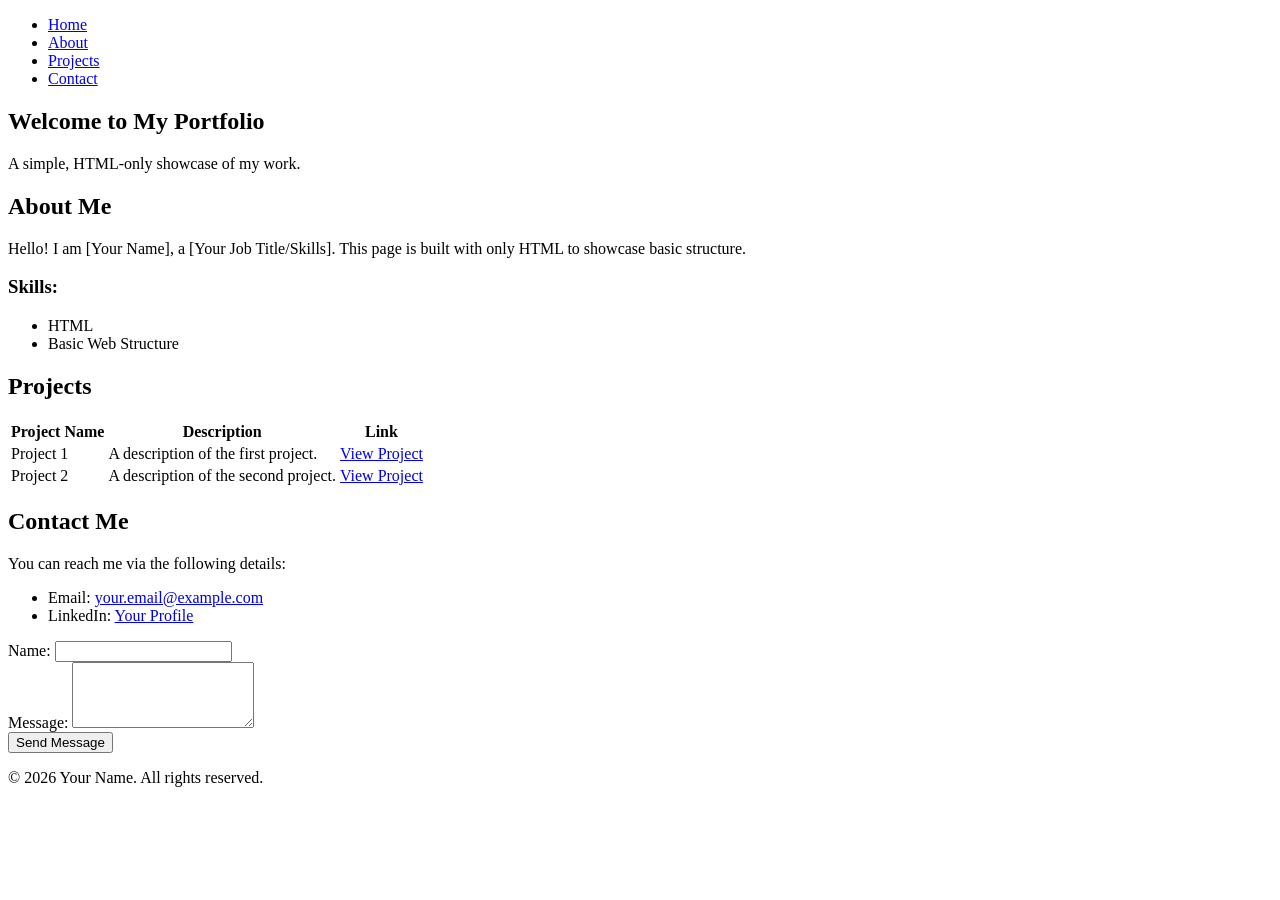
==== index.html @ c00c2dd1 "Move website files to root for GitHub Pages" ====
<!DOCTYPE html>
<html lang="en">
<head>
    <meta charset="UTF-8">
    <meta name="viewport" content="width=device-width, initial-scale=1.0">
    <title>Your Name - Portfolio</title>
</head>
<body>

    <!-- Navigation Section -->
    <nav>
        <ul>
            <li><a href="#home">Home</a></li>
            <li><a href="#about">About</a></li>
            <li><a href="#projects">Projects</a></li>
            <li><a href="#contact">Contact</a></li>
        </ul>
    </nav>

    <!-- Home Section -->
    <section id="home">
        <h1>Welcome to My Portfolio</h1>
        <p>A simple, HTML-only showcase of my work.</p>
    </section>

    <!-- About Section -->
    <section id="about">
        <h2>About Me</h2>
        <p>
            Hello! I am [Your Name], a [Your Job Title/Skills].
            This page is built with only HTML to showcase basic structure.
        </p>
        <h3>Skills:</h3>
        <ul>
            <li>HTML</li>
            <li>Basic Web Structure</li>
        </ul>
    </section>

    <!-- Projects Section -->
    <section id="projects">
        <h2>Projects</h2>
        <table>
            <thead>
                <tr>
                    <th>Project Name</th>
                    <th>Description</th>
                    <th>Link</th>
                </tr>
            </thead>
            <tbody>
                <tr>
                    <td>Project 1</td>
                    <td>A description of the first project.</td>
                    <td><a href="http://example.com">View Project</a></td>
                </tr>
                <tr>
                    <td>Project 2</td>
                    <td>A description of the second project.</td>
                    <td><a href="http://example.com">View Project</a></td>
                </tr>
            </tbody>
        </table>
    </section>

    <!-- Contact Section -->
    <section id="contact">
        <h2>Contact Me</h2>
        <p>You can reach me via the following details:</p>
        <ul>
            <li>Email: <a href="mailto:your.email@example.com">your.email@example.com</a></li>
            <li>LinkedIn: <a href="http://linkedin.com">Your Profile</a></li>
        </ul>
        <form action="#" method="post">
            <label for="name">Name:</label>
            <input type="text" id="name" name="name">
            <br>
            <label for="message">Message:</label>
            <textarea id="message" name="message" rows="4"></textarea>
            <br>
            <input type="submit" value="Send Message">
        </form>
    </section>

    <!-- Footer Section -->
    <footer>
        <p>&copy; 2026 Your Name. All rights reserved.</p>
    </footer>

</body>
</html>
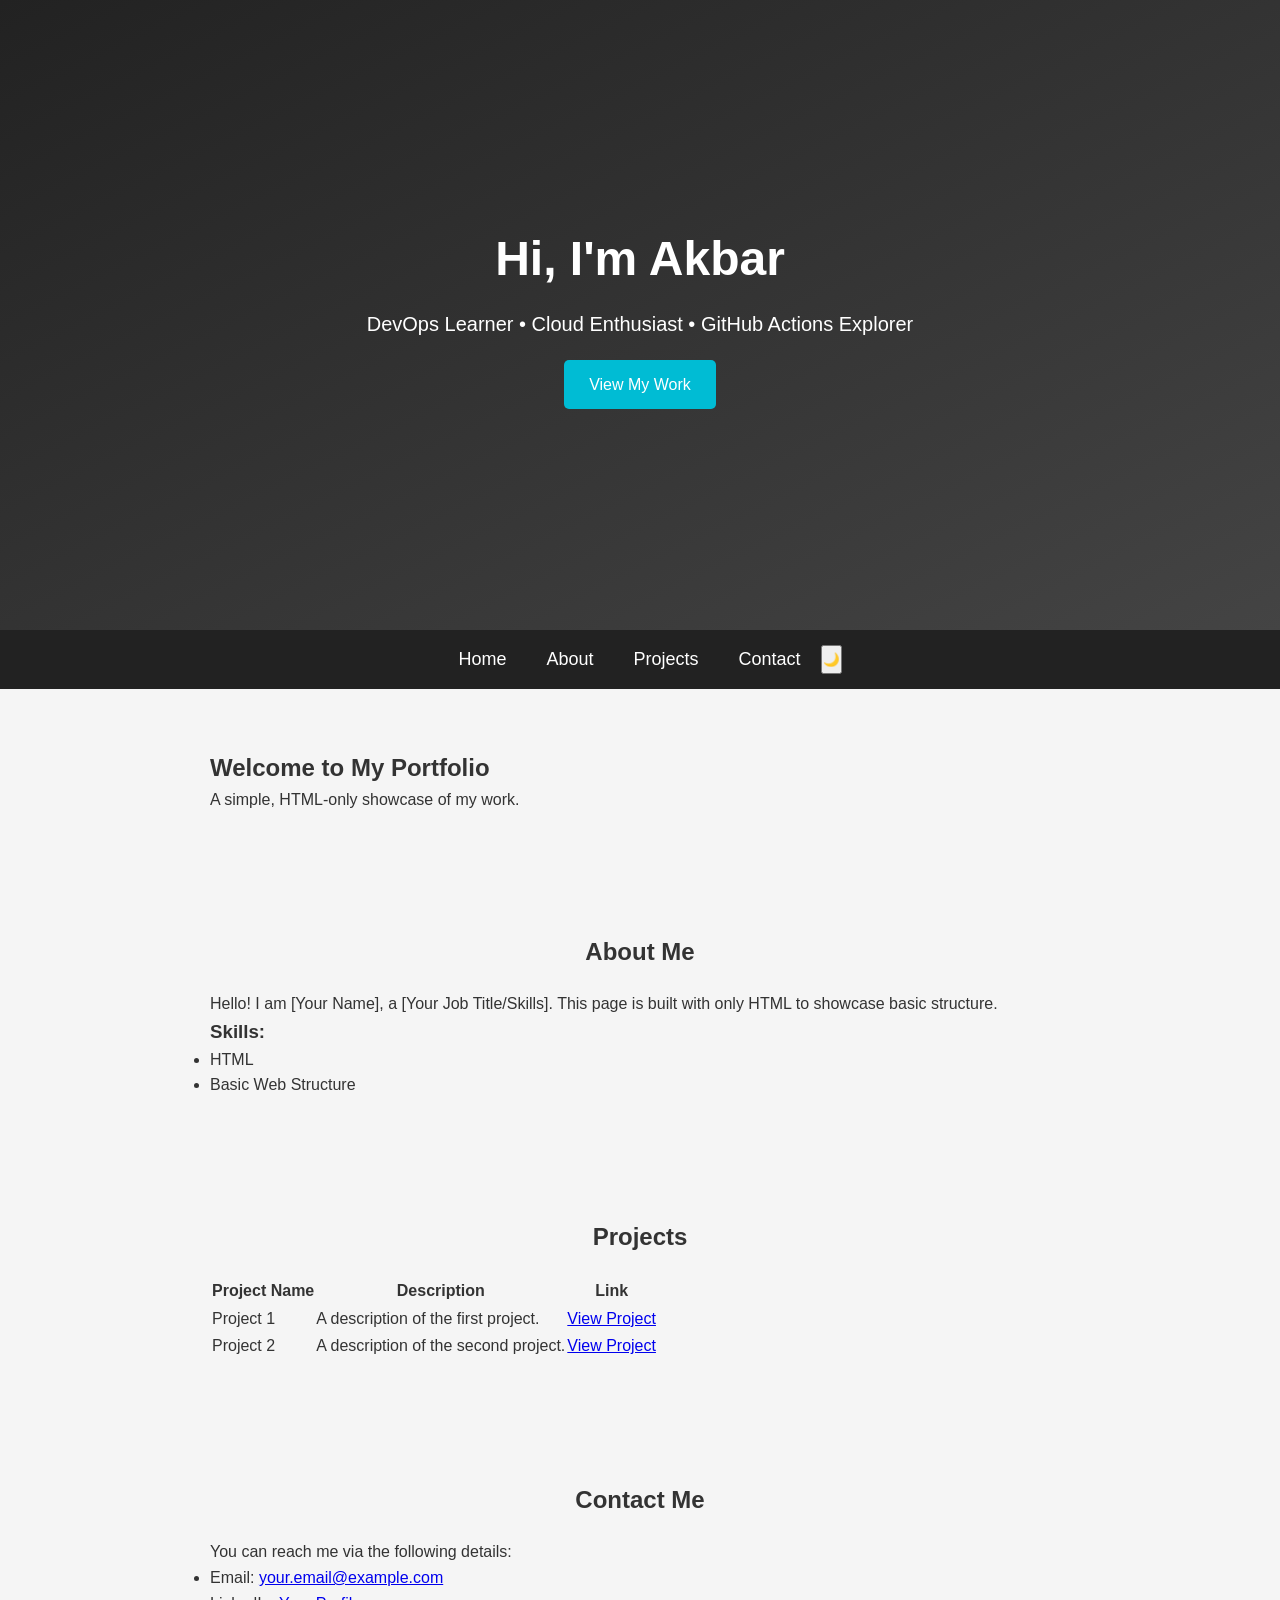
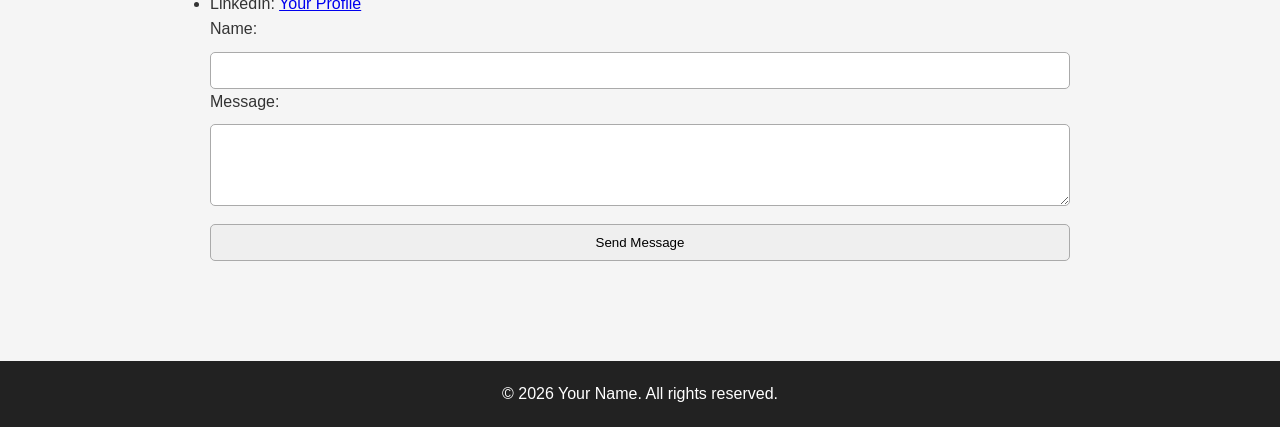
==== commit e1dd8ada: "Add clean + modern portfolio design" ====
--- a/index.html
+++ b/index.html
@@ -4,9 +4,14 @@
     <meta charset="UTF-8">
     <meta name="viewport" content="width=device-width, initial-scale=1.0">
     <title>Your Name - Portfolio</title>
+    <link rel="stylesheet" href="style.css">
 </head>
 <body>
-
+<header class="hero">
+    <h1>Hi, I'm Akbar</h1>
+    <p>DevOps Learner • Cloud Enthusiast • GitHub Actions Explorer</p>
+    <a href="#projects" class="btn">View My Work</a>
+</header>
     <!-- Navigation Section -->
     <nav>
         <ul>
@@ -14,6 +19,8 @@
             <li><a href="#about">About</a></li>
             <li><a href="#projects">Projects</a></li>
             <li><a href="#contact">Contact</a></li>
+            <button id="darkToggle">🌙</button>
+            <script src="script.js"></script>
         </ul>
     </nav>
 
--- a/style.css
+++ b/style.css
@@ -0,0 +1,139 @@
+/* Reset */
+* {
+    margin: 0;
+    padding: 0;
+    box-sizing: border-box;
+    font-family: Arial, Helvetica, sans-serif;
+}
+
+/* Body */
+body {
+    background: #f5f5f5;
+    color: #333;
+    line-height: 1.6;
+}
+
+/* Hero Section */
+.hero {
+    height: 70vh;
+    background: linear-gradient(to bottom right, #222, #444);
+    color: white;
+    display: flex;
+    flex-direction: column;
+    justify-content: center;
+    align-items: center;
+    text-align: center;
+}
+
+.hero h1 {
+    font-size: 48px;
+    margin-bottom: 10px;
+}
+
+.hero p {
+    font-size: 20px;
+    margin-bottom: 20px;
+}
+
+.hero .btn {
+    padding: 12px 25px;
+    background: #00bcd4;
+    color: white;
+    text-decoration: none;
+    border-radius: 5px;
+    transition: 0.3s;
+}
+
+.hero .btn:hover {
+    background: #0097a7;
+}
+
+/* Navigation */
+nav {
+    background: #222;
+    padding: 15px 0;
+}
+
+nav ul {
+    display: flex;
+    justify-content: center;
+    list-style: none;
+}
+
+nav ul li {
+    margin: 0 20px;
+}
+
+nav ul li a {
+    color: #fff;
+    text-decoration: none;
+    font-size: 18px;
+    transition: 0.3s;
+}
+
+nav ul li a:hover {
+    color: #00bcd4;
+}
+
+/* Sections */
+section {
+    padding: 60px 20px;
+    max-width: 900px;
+    margin: auto;
+}
+
+section h2 {
+    text-align: center;
+    margin-bottom: 20px;
+}
+
+/* Project Grid */
+.project-grid {
+    display: grid;
+    grid-template-columns: repeat(auto-fit, minmax(250px, 1fr));
+    gap: 20px;
+}
+
+.card {
+    background: white;
+    padding: 20px;
+    border-radius: 10px;
+    box-shadow: 0 2px 5px rgba(0,0,0,0.1);
+}
+
+.card a {
+    color: #00bcd4;
+    text-decoration: none;
+}
+
+/* Contact Form */
+form input, form textarea {
+    width: 100%;
+    padding: 10px;
+    margin-top: 10px;
+    border: 1px solid #aaa;
+    border-radius: 5px;
+}
+
+form button {
+    margin-top: 10px;
+    padding: 12px;
+    background: #222;
+    color: white;
+    border: none;
+    cursor: pointer;
+    transition: 0.3s;
+}
+
+form button:hover {
+    background: #00bcd4;
+}
+
+/* Footer */
+footer {
+    text-align: center;
+    padding: 20px;
+    background: #222;
+    color: white;
+    margin-top: 40px;
+}
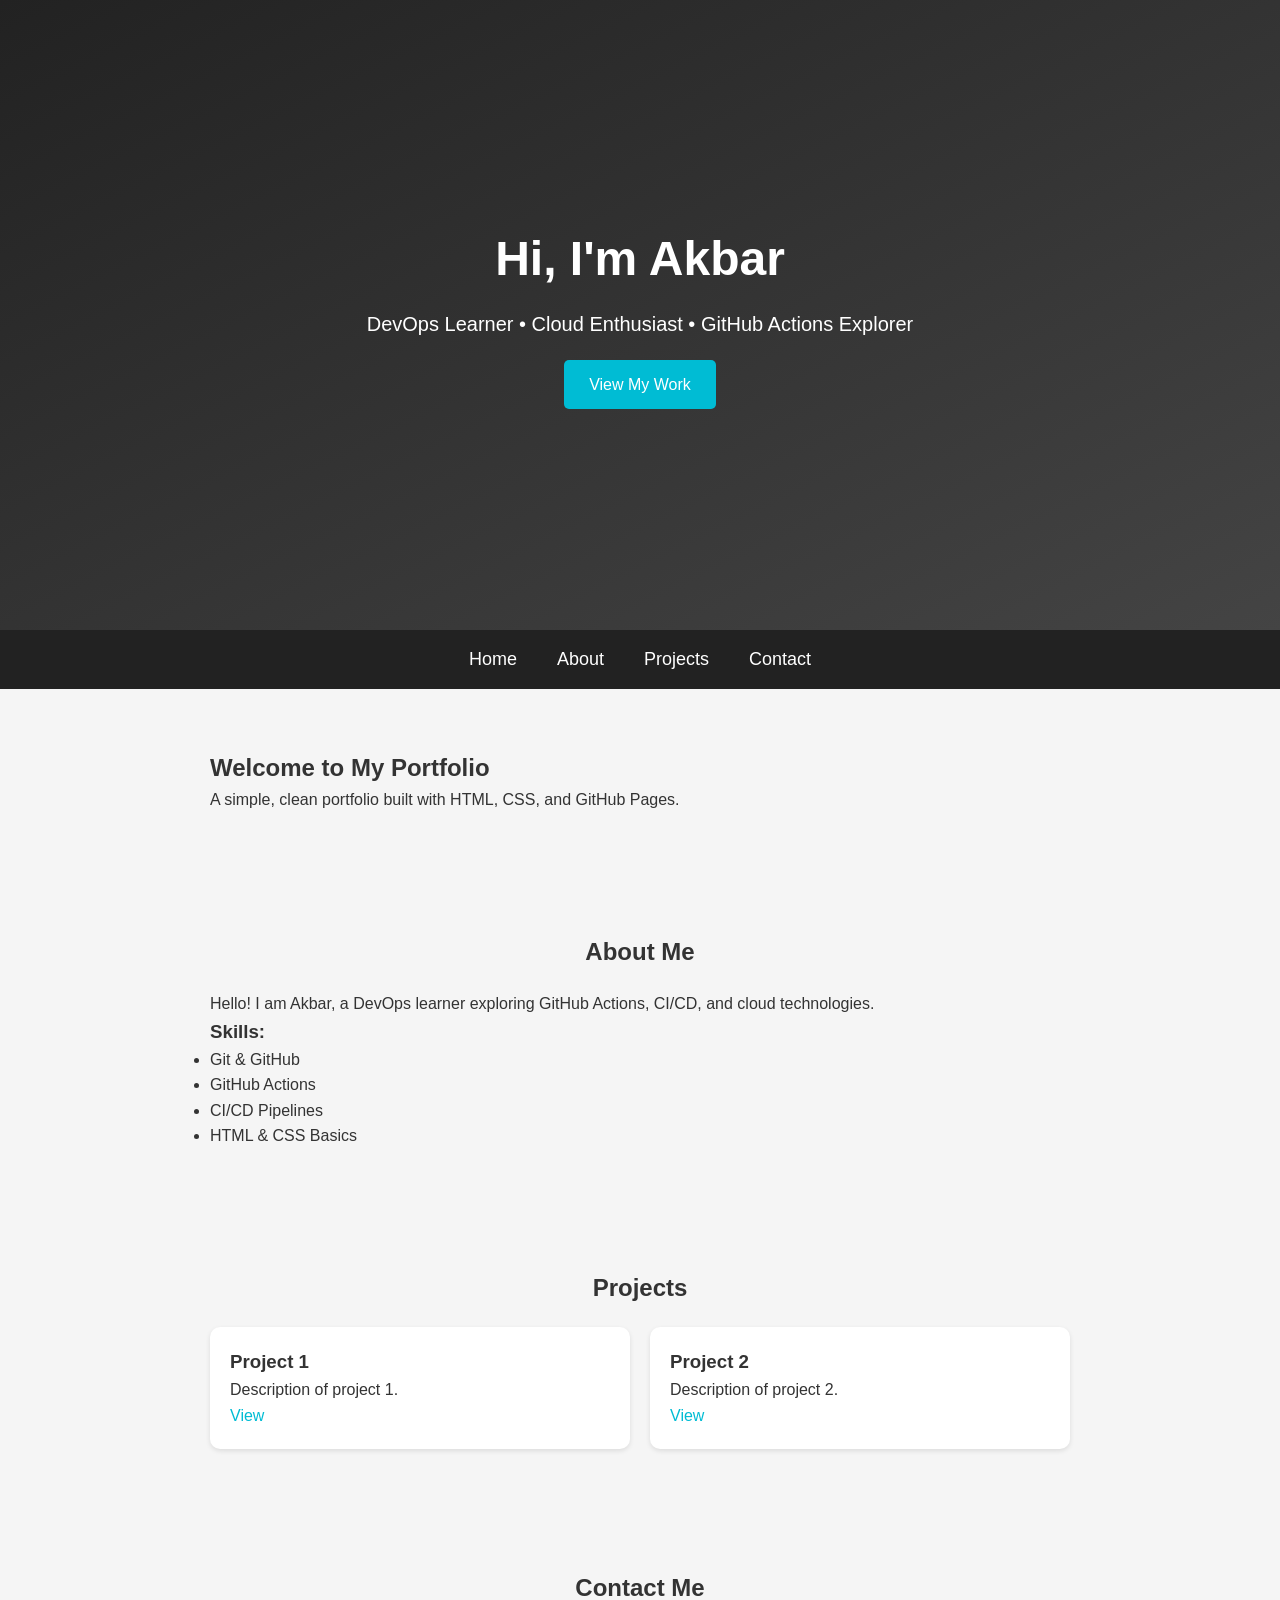
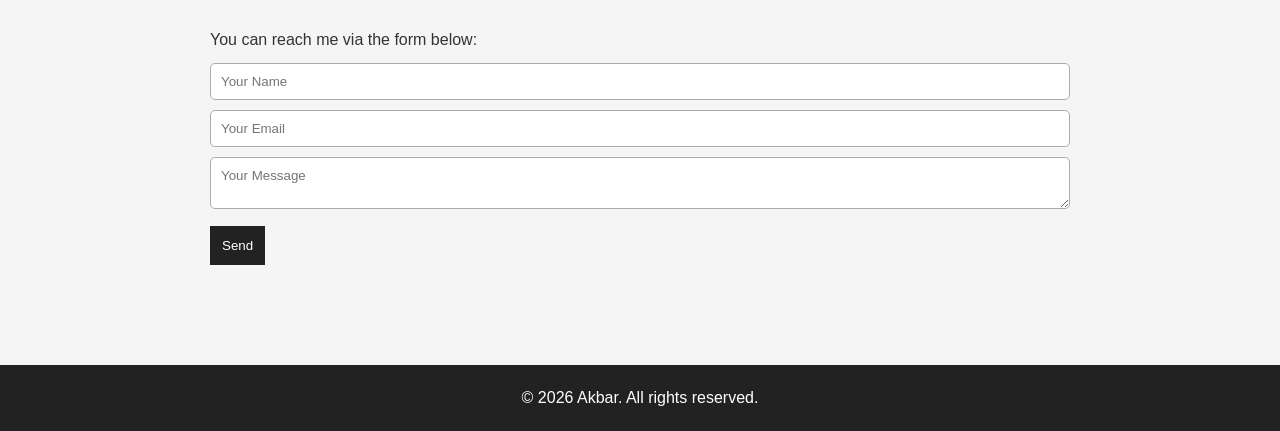
==== commit ba2db24a: "Add clean + modern portfolio design 2" ====
--- a/index.html
+++ b/index.html
@@ -3,96 +3,87 @@
 <head>
     <meta charset="UTF-8">
     <meta name="viewport" content="width=device-width, initial-scale=1.0">
-    <title>Your Name - Portfolio</title>
+    <title>Akbar - Portfolio</title>
+
+    <!-- Link CSS -->
     <link rel="stylesheet" href="style.css">
 </head>
 <body>
-<header class="hero">
-    <h1>Hi, I'm Akbar</h1>
-    <p>DevOps Learner • Cloud Enthusiast • GitHub Actions Explorer</p>
-    <a href="#projects" class="btn">View My Work</a>
-</header>
-    <!-- Navigation Section -->
+
+    <!-- Hero Section -->
+    <header class="hero">
+        <h1>Hi, I'm Akbar</h1>
+        <p>DevOps Learner • Cloud Enthusiast • GitHub Actions Explorer</p>
+        <a href="#projects" class="btn">View My Work</a>
+    </header>
+
+    <!-- Navigation -->
     <nav>
         <ul>
             <li><a href="#home">Home</a></li>
             <li><a href="#about">About</a></li>
             <li><a href="#projects">Projects</a></li>
             <li><a href="#contact">Contact</a></li>
-            <button id="darkToggle">🌙</button>
-            <script src="script.js"></script>
         </ul>
     </nav>
 
     <!-- Home Section -->
     <section id="home">
         <h1>Welcome to My Portfolio</h1>
-        <p>A simple, HTML-only showcase of my work.</p>
+        <p>A simple, clean portfolio built with HTML, CSS, and GitHub Pages.</p>
     </section>
 
     <!-- About Section -->
     <section id="about">
         <h2>About Me</h2>
         <p>
-            Hello! I am [Your Name], a [Your Job Title/Skills].
-            This page is built with only HTML to showcase basic structure.
+            Hello! I am Akbar, a DevOps learner exploring GitHub Actions, CI/CD, and cloud technologies.
         </p>
         <h3>Skills:</h3>
         <ul>
-            <li>HTML</li>
-            <li>Basic Web Structure</li>
+            <li>Git & GitHub</li>
+            <li>GitHub Actions</li>
+            <li>CI/CD Pipelines</li>
+            <li>HTML & CSS Basics</li>
         </ul>
     </section>
 
     <!-- Projects Section -->
     <section id="projects">
         <h2>Projects</h2>
-        <table>
-            <thead>
-                <tr>
-                    <th>Project Name</th>
-                    <th>Description</th>
-                    <th>Link</th>
-                </tr>
-            </thead>
-            <tbody>
-                <tr>
-                    <td>Project 1</td>
-                    <td>A description of the first project.</td>
-                    <td><a href="http://example.com">View Project</a></td>
-                </tr>
-                <tr>
-                    <td>Project 2</td>
-                    <td>A description of the second project.</td>
-                    <td><a href="http://example.com">View Project</a></td>
-                </tr>
-            </tbody>
-        </table>
+
+        <div class="project-grid">
+            <div class="card">
+                <h3>Project 1</h3>
+                <p>Description of project 1.</p>
+                <a href="#">View</a>
+            </div>
+
+            <div class="card">
+                <h3>Project 2</h3>
+                <p>Description of project 2.</p>
+                <a href="#">View</a>
+            </div>
+        </div>
     </section>
 
     <!-- Contact Section -->
     <section id="contact">
         <h2>Contact Me</h2>
-        <p>You can reach me via the following details:</p>
-        <ul>
-            <li>Email: <a href="mailto:your.email@example.com">your.email@example.com</a></li>
-            <li>LinkedIn: <a href="http://linkedin.com">Your Profile</a></li>
-        </ul>
-        <form action="#" method="post">
-            <label for="name">Name:</label>
-            <input type="text" id="name" name="name">
-            <br>
-            <label for="message">Message:</label>
-            <textarea id="message" name="message" rows="4"></textarea>
-            <br>
-            <input type="submit" value="Send Message">
+        <p>You can reach me via the form below:</p>
+
+        <form action="https://formspree.io/f/your-id" method="POST">
+            <input type="text" name="name" placeholder="Your Name">
+            <input type="email" name="_replyto" placeholder="Your Email">
+            <textarea name="message" placeholder="Your Message"></textarea>
+            <button type="submit">Send</button>
         </form>
     </section>
 
-    <!-- Footer Section -->
+    <!-- Footer -->
     <footer>
-        <p>&copy; 2026 Your Name. All rights reserved.</p>
+        <p>&copy; 2026 Akbar. All rights reserved.</p>
     </footer>
 
 </body>
-</html>
+</html>
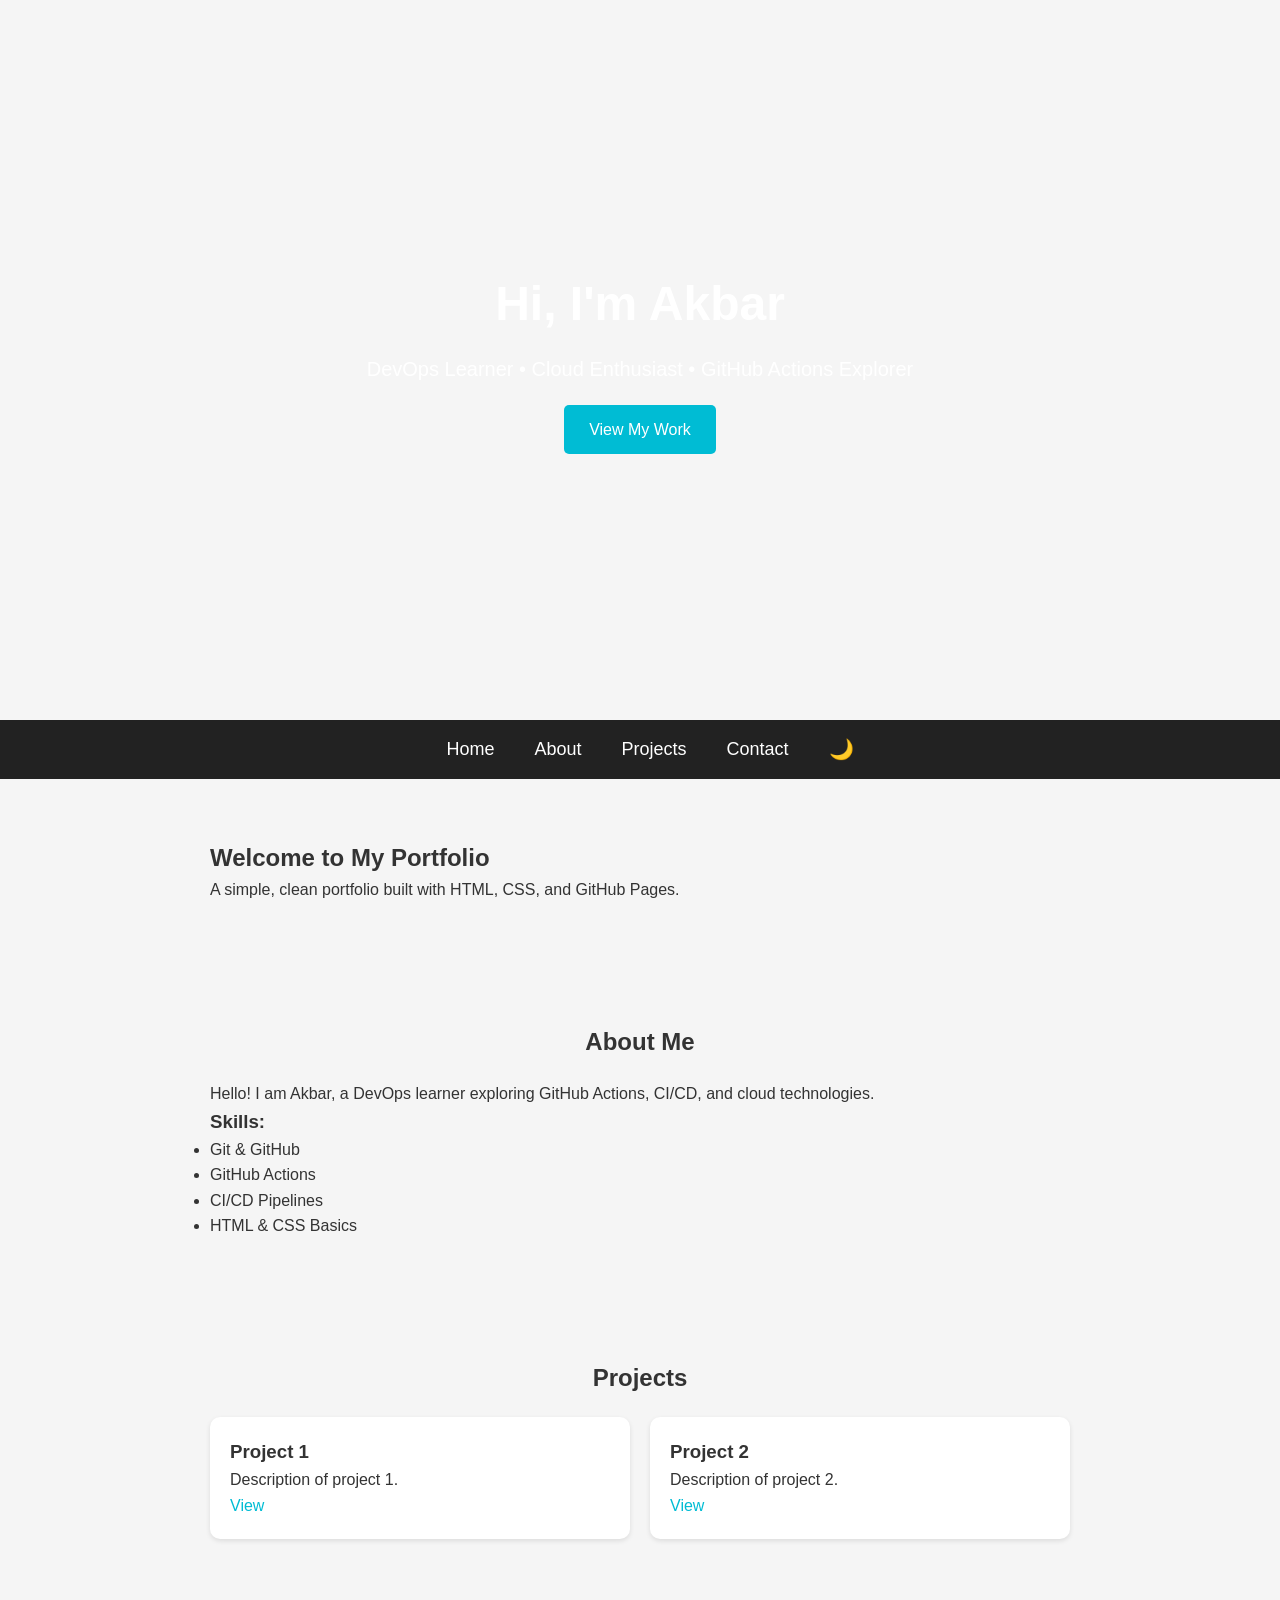
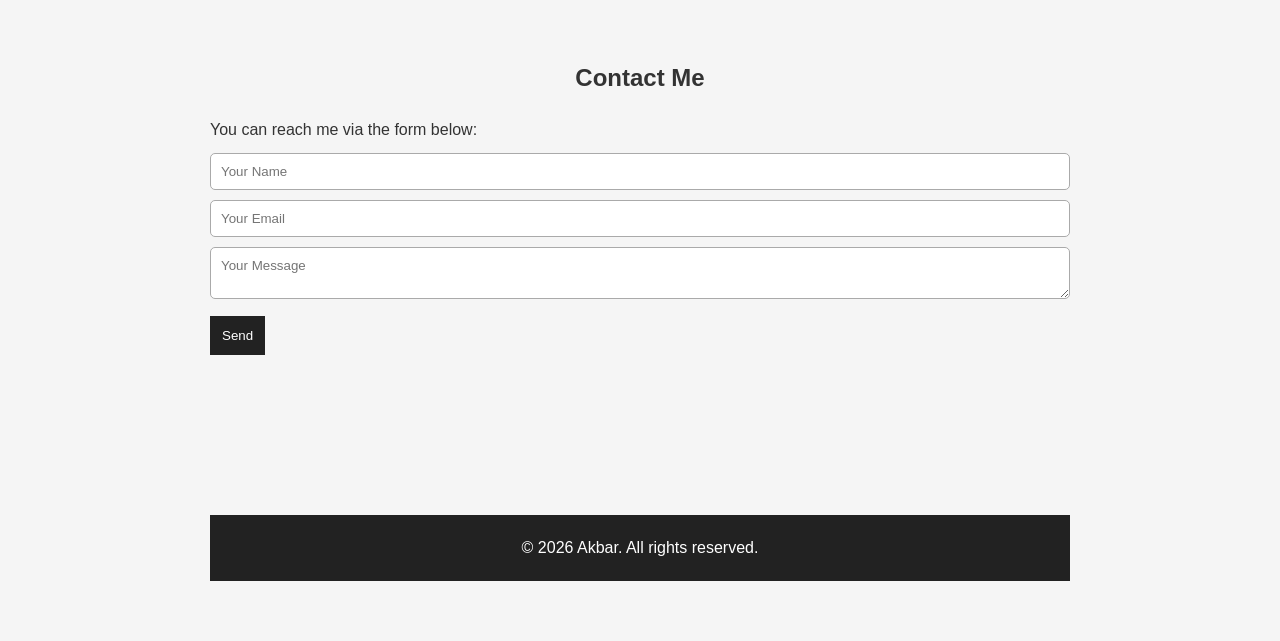
==== commit 5df87f0a: "Add clean + modern portfolio design" ====
--- a/index.html
+++ b/index.html
@@ -24,6 +24,7 @@
             <li><a href="#about">About</a></li>
             <li><a href="#projects">Projects</a></li>
             <li><a href="#contact">Contact</a></li>
+            <button id="darkToggle">🌙</button>
         </ul>
     </nav>
 
@@ -79,11 +80,11 @@
             <button type="submit">Send</button>
         </form>
     </section>
-
+    <section id="about" class="fade-in">
     <!-- Footer -->
     <footer>
         <p>&copy; 2026 Akbar. All rights reserved.</p>
     </footer>
-
+<script src="script.js"></script>
 </body>
 </html>
--- a/style.css
+++ b/style.css
@@ -136,4 +136,56 @@
     background: #222;
     color: white;
     margin-top: 40px;
+}
+#darkToggle {
+    background: none;
+    border: none;
+    color: white;
+    font-size: 20px;
+    cursor: pointer;
+    margin-left: 20px;
+}
+body.dark {
+    background: #111;
+    color: #eee;
+}
+
+body.dark nav {
+    background: #000;
+}
+
+body.dark .card {
+    background: #222;
+    color: #eee;
+}
+
+body.dark footer {
+    background: #000;
+}
+.fade-in {
+    opacity: 0;
+    transform: translateY(20px);
+    animation: fadeIn 1s forwards;
+}
+
+@keyframes fadeIn {
+    to {
+        opacity: 1;
+        transform: translateY(0);
+    }
+}
+.hero {
+    height: 80vh;
+    background: url('https://images.unsplash.com/photo-1522199710521-72d69614c702') center/cover no-repeat;
+    display: flex;
+    justify-content: center;
+    align-items: center;
+    text-align: center;
+}
+
+.hero-content {
+    background: rgba(0,0,0,0.6);
+    padding: 40px;
+    border-radius: 10px;
+    color: white;
 }
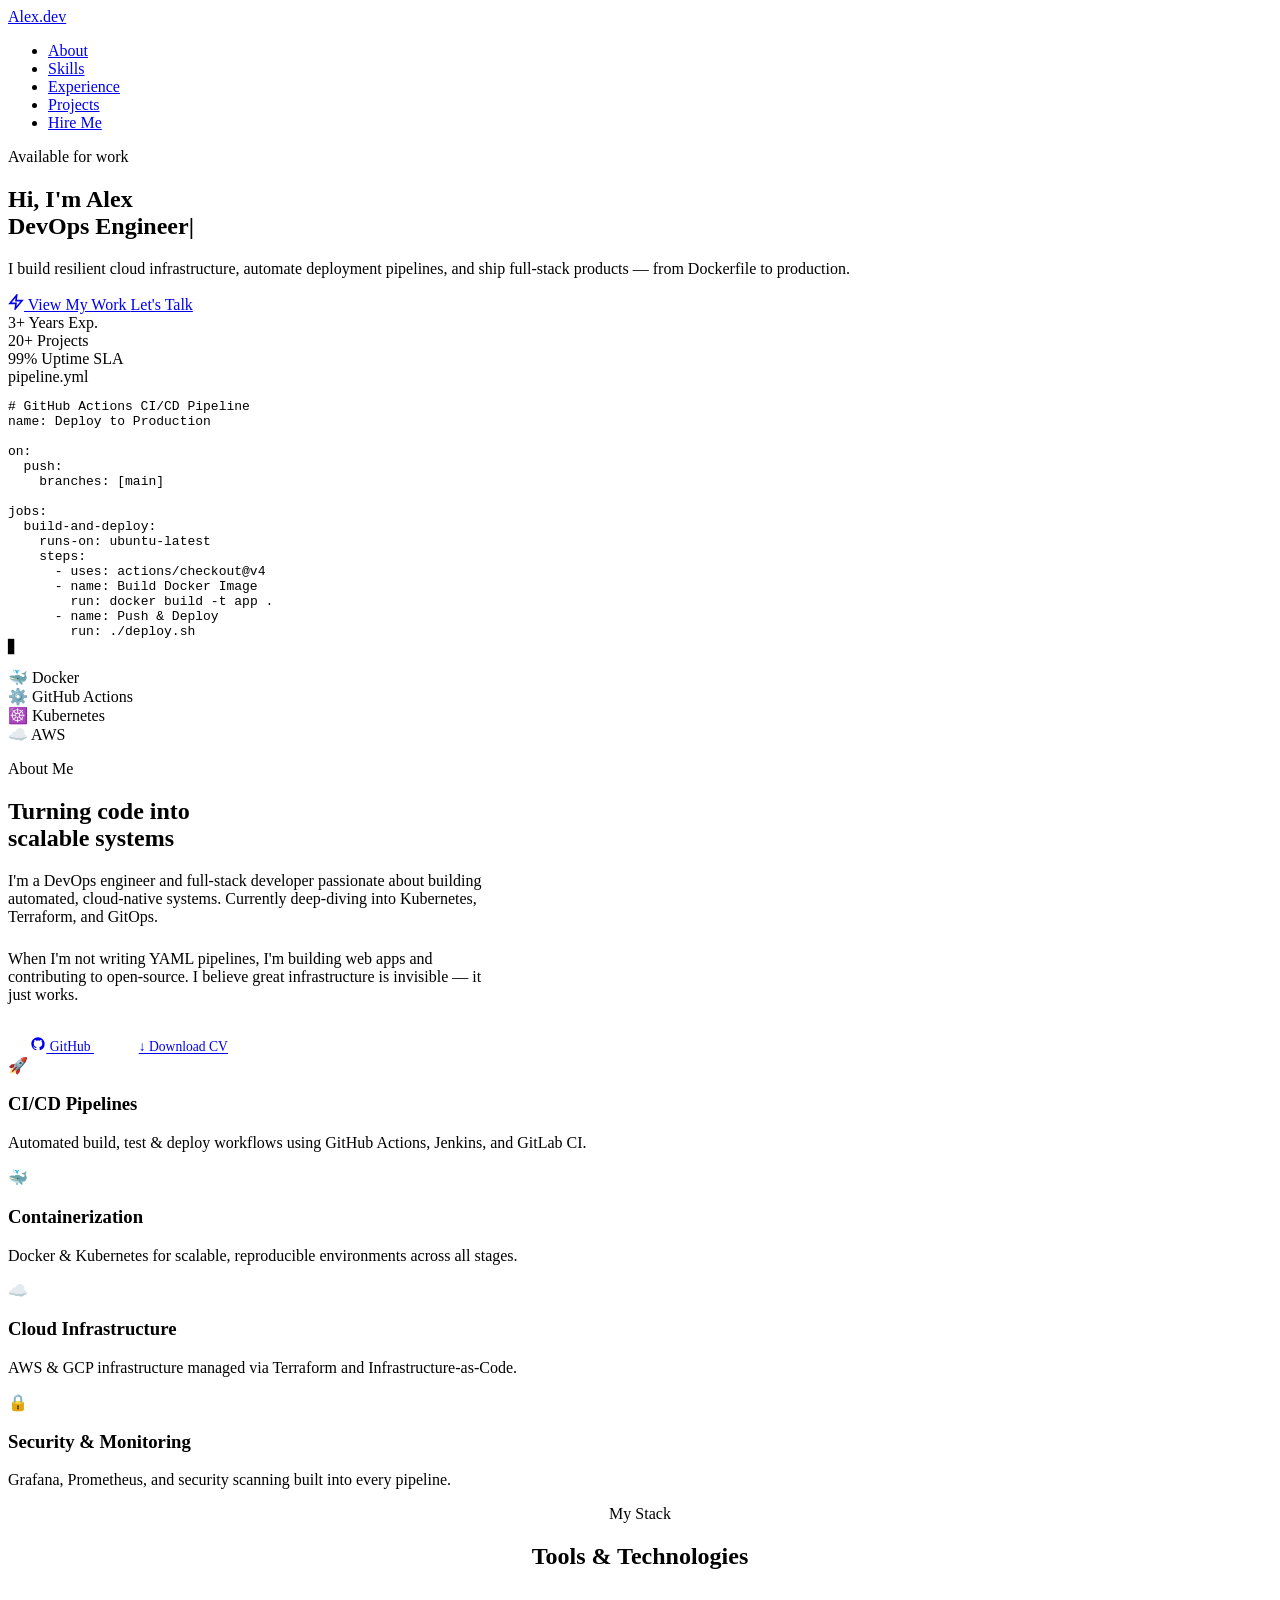
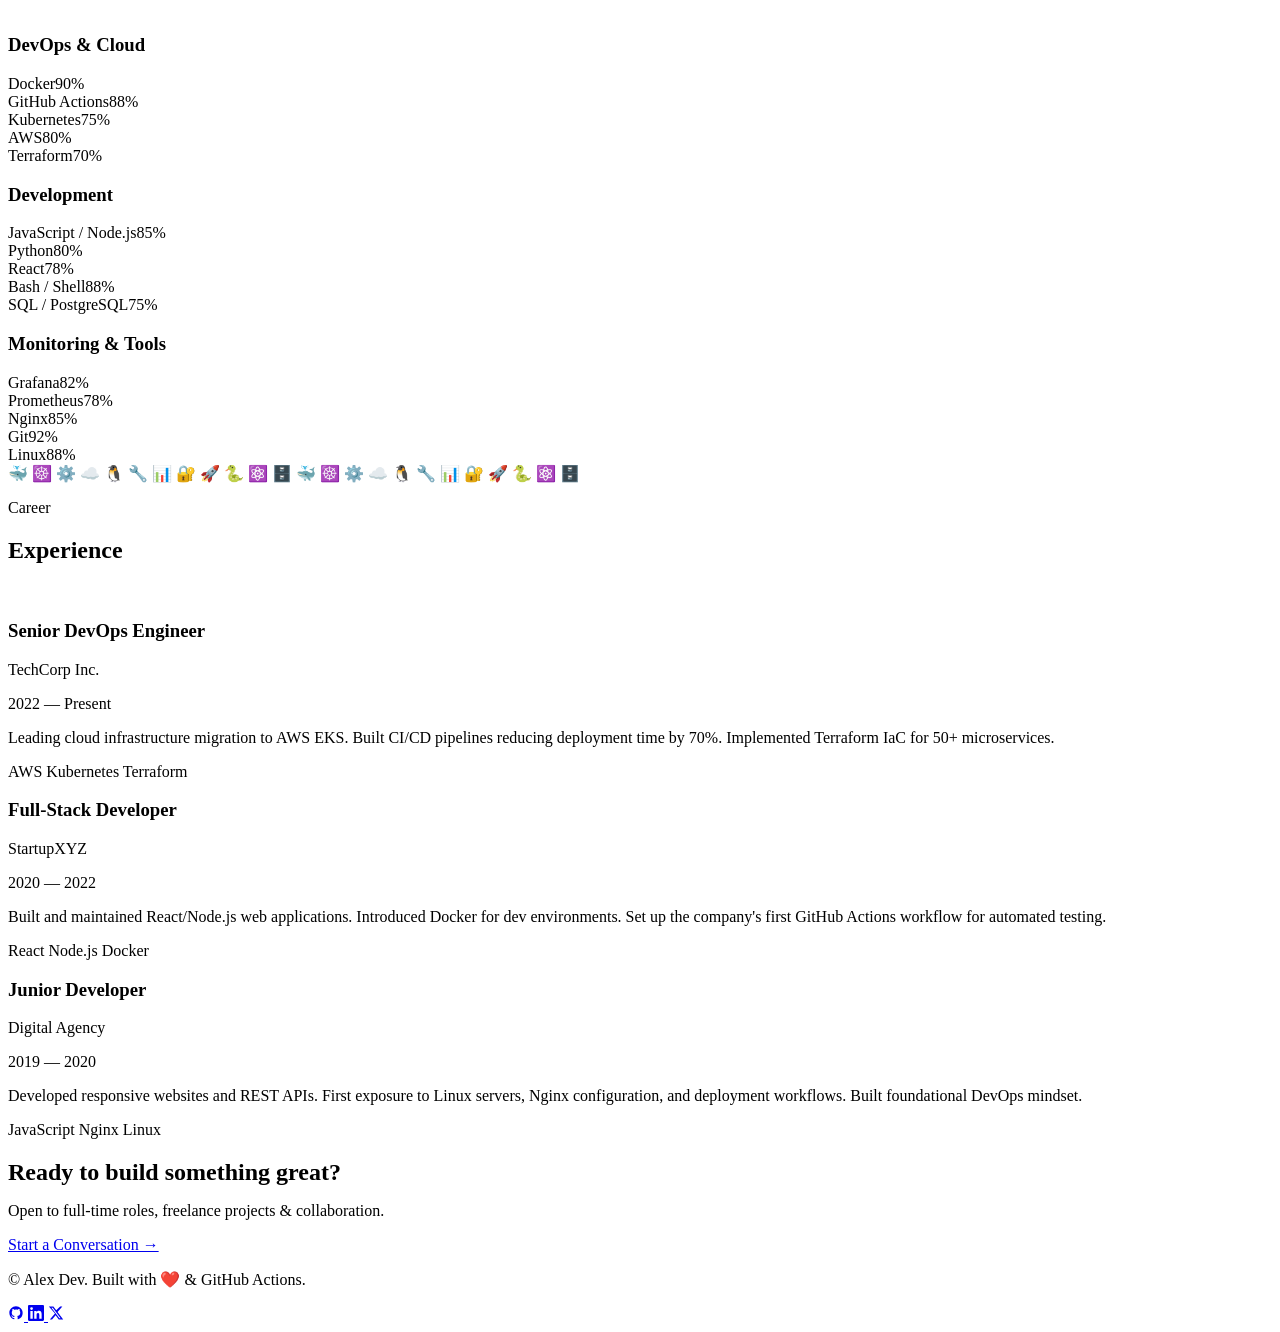
==== commit 1e537a6a: "Add clean + modern portfolio design 4" ====
--- a/index.html
+++ b/index.html
@@ -1,90 +1,412 @@
 <!DOCTYPE html>
 <html lang="en">
 <head>
-    <meta charset="UTF-8">
-    <meta name="viewport" content="width=device-width, initial-scale=1.0">
-    <title>Akbar - Portfolio</title>
-
-    <!-- Link CSS -->
-    <link rel="stylesheet" href="style.css">
+  <meta charset="UTF-8" />
+  <meta name="viewport" content="width=device-width, initial-scale=1.0" />
+  <title>Alex Dev — DevOps & Full-Stack Portfolio</title>
+  <meta name="description" content="DevOps Engineer & Full-Stack Developer specializing in Docker, CI/CD, Kubernetes, and cloud infrastructure." />
+  <meta property="og:title" content="Alex Dev — DevOps Portfolio" />
+  <meta property="og:type" content="website" />
+  <link rel="stylesheet" href="css/style.css" />
+  <link rel="stylesheet" href="css/index.css" />
+  <link rel="icon" type="image/svg+xml" href="data:image/svg+xml,<svg xmlns='http://www.w3.org/2000/svg' viewBox='0 0 100 100'><text y='.9em' font-size='90'>⚡</text></svg>" />
 </head>
 <body>
-
-    <!-- Hero Section -->
-    <header class="hero">
-        <h1>Hi, I'm Akbar</h1>
-        <p>DevOps Learner • Cloud Enthusiast • GitHub Actions Explorer</p>
-        <a href="#projects" class="btn">View My Work</a>
-    </header>
-
-    <!-- Navigation -->
-    <nav>
-        <ul>
-            <li><a href="#home">Home</a></li>
-            <li><a href="#about">About</a></li>
-            <li><a href="#projects">Projects</a></li>
-            <li><a href="#contact">Contact</a></li>
-            <button id="darkToggle">🌙</button>
-        </ul>
-    </nav>
-
-    <!-- Home Section -->
-    <section id="home">
-        <h1>Welcome to My Portfolio</h1>
-        <p>A simple, clean portfolio built with HTML, CSS, and GitHub Pages.</p>
+  <!-- Background -->
+  <div class="bg-canvas"></div>
+  <div class="bg-orb bg-orb-1"></div>
+  <div class="bg-orb bg-orb-2"></div>
+  <div class="bg-orb bg-orb-3"></div>
+
+  <!-- Navigation -->
+  <nav class="nav">
+    <a href="index.html" class="nav-logo">Alex.dev</a>
+    <ul class="nav-links">
+      <li><a href="#about">About</a></li>
+      <li><a href="#skills">Skills</a></li>
+      <li><a href="#experience">Experience</a></li>
+      <li><a href="projects.html">Projects</a></li>
+      <li><a href="contact.html" class="nav-cta">Hire Me</a></li>
+    </ul>
+    <div class="nav-toggle" aria-label="Toggle menu">
+      <span></span><span></span><span></span>
+    </div>
+  </nav>
+
+  <div class="page-wrapper">
+
+    <!-- ── HERO ── -->
+    <section id="hero" class="hero-section">
+      <div class="hero-content reveal">
+        <div class="hero-greeting">
+          <span class="greeting-dot"></span>
+          Available for work
+        </div>
+        <h1 class="hero-title">
+          Hi, I'm <span class="gradient-text">Alex</span><br />
+          <span class="typed-text">DevOps Engineer</span><span class="cursor">|</span>
+        </h1>
+        <p class="hero-desc">
+          I build resilient cloud infrastructure, automate deployment pipelines,
+          and ship full-stack products — from Dockerfile to production.
+        </p>
+        <div class="hero-actions">
+          <a href="projects.html" class="btn btn-primary">
+            <svg width="16" height="16" viewBox="0 0 24 24" fill="none" stroke="currentColor" stroke-width="2.5"><path d="M13 2L3 14h9l-1 8 10-12h-9l1-8z"/></svg>
+            View My Work
+          </a>
+          <a href="contact.html" class="btn btn-secondary">Let's Talk</a>
+        </div>
+        <div class="hero-stats">
+          <div class="stat">
+            <span class="stat-num">3+</span>
+            <span class="stat-label">Years Exp.</span>
+          </div>
+          <div class="stat-divider"></div>
+          <div class="stat">
+            <span class="stat-num">20+</span>
+            <span class="stat-label">Projects</span>
+          </div>
+          <div class="stat-divider"></div>
+          <div class="stat">
+            <span class="stat-num">99%</span>
+            <span class="stat-label">Uptime SLA</span>
+          </div>
+        </div>
+      </div>
+
+      <div class="hero-visual reveal" data-delay="200">
+        <div class="terminal-card glass">
+          <div class="terminal-header">
+            <span class="dot red"></span>
+            <span class="dot yellow"></span>
+            <span class="dot green"></span>
+            <span class="terminal-title">pipeline.yml</span>
+          </div>
+          <pre class="terminal-body"><span class="t-comment"># GitHub Actions CI/CD Pipeline</span>
+<span class="t-key">name:</span> <span class="t-val">Deploy to Production</span>
+
+<span class="t-key">on:</span>
+  <span class="t-key">push:</span>
+    <span class="t-key">branches:</span> <span class="t-val">[main]</span>
+
+<span class="t-key">jobs:</span>
+  <span class="t-key">build-and-deploy:</span>
+    <span class="t-key">runs-on:</span> <span class="t-val">ubuntu-latest</span>
+    <span class="t-key">steps:</span>
+      - <span class="t-key">uses:</span> <span class="t-val">actions/checkout@v4</span>
+      - <span class="t-key">name:</span> <span class="t-val">Build Docker Image</span>
+        <span class="t-key">run:</span> <span class="t-val">docker build -t app .</span>
+      - <span class="t-key">name:</span> <span class="t-val">Push &amp; Deploy</span>
+        <span class="t-key">run:</span> <span class="t-val">./deploy.sh</span>
+<span class="t-cursor">▋</span></pre>
+        </div>
+
+        <div class="floating-badges">
+          <div class="badge glass" style="--d:0s">🐳 Docker</div>
+          <div class="badge glass" style="--d:0.3s">⚙️ GitHub Actions</div>
+          <div class="badge glass" style="--d:0.6s">☸️ Kubernetes</div>
+          <div class="badge glass" style="--d:0.9s">☁️ AWS</div>
+        </div>
+      </div>
     </section>
 
-    <!-- About Section -->
+    <div class="divider"></div>
+
+    <!-- ── ABOUT ── -->
     <section id="about">
-        <h2>About Me</h2>
-        <p>
-            Hello! I am Akbar, a DevOps learner exploring GitHub Actions, CI/CD, and cloud technologies.
-        </p>
-        <h3>Skills:</h3>
-        <ul>
-            <li>Git & GitHub</li>
-            <li>GitHub Actions</li>
-            <li>CI/CD Pipelines</li>
-            <li>HTML & CSS Basics</li>
-        </ul>
+      <div class="about-grid">
+        <div class="reveal">
+          <p class="section-label">About Me</p>
+          <h2 class="section-title">Turning code into<br /><span class="gradient-text">scalable systems</span></h2>
+          <p style="color:var(--text-secondary); margin-bottom:1.5rem; max-width:480px;">
+            I'm a DevOps engineer and full-stack developer passionate about building automated,
+            cloud-native systems. Currently deep-diving into Kubernetes, Terraform, and GitOps.
+          </p>
+          <p style="color:var(--text-secondary); margin-bottom:2rem; max-width:480px;">
+            When I'm not writing YAML pipelines, I'm building web apps and contributing to open-source.
+            I believe great infrastructure is invisible — it just works.
+          </p>
+          <div class="about-links">
+            <a href="https://github.com" target="_blank" class="btn btn-secondary" style="padding:0.65rem 1.4rem; font-size:0.85rem;">
+              <svg width="16" height="16" viewBox="0 0 24 24" fill="currentColor"><path d="M12 2C6.477 2 2 6.484 2 12.017c0 4.425 2.865 8.18 6.839 9.504.5.092.682-.217.682-.483 0-.237-.008-.868-.013-1.703-2.782.605-3.369-1.343-3.369-1.343-.454-1.158-1.11-1.466-1.11-1.466-.908-.62.069-.608.069-.608 1.003.07 1.531 1.032 1.531 1.032.892 1.53 2.341 1.088 2.91.832.092-.647.35-1.088.636-1.338-2.22-.253-4.555-1.113-4.555-4.951 0-1.093.39-1.988 1.029-2.688-.103-.253-.446-1.272.098-2.65 0 0 .84-.27 2.75 1.026A9.564 9.564 0 0112 6.844c.85.004 1.705.115 2.504.337 1.909-1.296 2.747-1.027 2.747-1.027.546 1.379.202 2.398.1 2.651.64.7 1.028 1.595 1.028 2.688 0 3.848-2.339 4.695-4.566 4.943.359.309.678.92.678 1.855 0 1.338-.012 2.419-.012 2.749 0 .268.18.58.688.482A10.019 10.019 0 0022 12.017C22 6.484 17.522 2 12 2z"/></svg>
+              GitHub
+            </a>
+            <a href="#" download class="btn btn-secondary" style="padding:0.65rem 1.4rem; font-size:0.85rem;">
+              ↓ Download CV
+            </a>
+          </div>
+        </div>
+
+        <div class="about-cards reveal" data-delay="150">
+          <div class="about-card card">
+            <div class="about-card-icon">🚀</div>
+            <h3>CI/CD Pipelines</h3>
+            <p>Automated build, test & deploy workflows using GitHub Actions, Jenkins, and GitLab CI.</p>
+          </div>
+          <div class="about-card card">
+            <div class="about-card-icon">🐳</div>
+            <h3>Containerization</h3>
+            <p>Docker & Kubernetes for scalable, reproducible environments across all stages.</p>
+          </div>
+          <div class="about-card card">
+            <div class="about-card-icon">☁️</div>
+            <h3>Cloud Infrastructure</h3>
+            <p>AWS & GCP infrastructure managed via Terraform and Infrastructure-as-Code.</p>
+          </div>
+          <div class="about-card card">
+            <div class="about-card-icon">🔒</div>
+            <h3>Security & Monitoring</h3>
+            <p>Grafana, Prometheus, and security scanning built into every pipeline.</p>
+          </div>
+        </div>
+      </div>
     </section>
 
-    <!-- Projects Section -->
-    <section id="projects">
-        <h2>Projects</h2>
-
-        <div class="project-grid">
-            <div class="card">
-                <h3>Project 1</h3>
-                <p>Description of project 1.</p>
-                <a href="#">View</a>
-            </div>
-
-            <div class="card">
-                <h3>Project 2</h3>
-                <p>Description of project 2.</p>
-                <a href="#">View</a>
-            </div>
-        </div>
+    <div class="divider"></div>
+
+    <!-- ── SKILLS ── -->
+    <section id="skills">
+      <div class="reveal" style="text-align:center; margin-bottom:4rem;">
+        <p class="section-label" style="justify-content:center;">My Stack</p>
+        <h2 class="section-title">Tools & Technologies</h2>
+      </div>
+
+      <div class="skills-grid">
+        <div class="skill-category card reveal" data-delay="0">
+          <h3 class="skill-cat-title">DevOps & Cloud</h3>
+          <div class="skill-list">
+            <div class="skill-item">
+              <div class="skill-info">
+                <span>Docker</span><span>90%</span>
+              </div>
+              <div class="skill-bar"><div class="skill-bar-fill" data-width="90%"></div></div>
+            </div>
+            <div class="skill-item">
+              <div class="skill-info">
+                <span>GitHub Actions</span><span>88%</span>
+              </div>
+              <div class="skill-bar"><div class="skill-bar-fill" data-width="88%"></div></div>
+            </div>
+            <div class="skill-item">
+              <div class="skill-info">
+                <span>Kubernetes</span><span>75%</span>
+              </div>
+              <div class="skill-bar"><div class="skill-bar-fill" data-width="75%"></div></div>
+            </div>
+            <div class="skill-item">
+              <div class="skill-info">
+                <span>AWS</span><span>80%</span>
+              </div>
+              <div class="skill-bar"><div class="skill-bar-fill" data-width="80%"></div></div>
+            </div>
+            <div class="skill-item">
+              <div class="skill-info">
+                <span>Terraform</span><span>70%</span>
+              </div>
+              <div class="skill-bar"><div class="skill-bar-fill" data-width="70%"></div></div>
+            </div>
+          </div>
+        </div>
+
+        <div class="skill-category card reveal" data-delay="100">
+          <h3 class="skill-cat-title">Development</h3>
+          <div class="skill-list">
+            <div class="skill-item">
+              <div class="skill-info"><span>JavaScript / Node.js</span><span>85%</span></div>
+              <div class="skill-bar"><div class="skill-bar-fill" data-width="85%"></div></div>
+            </div>
+            <div class="skill-item">
+              <div class="skill-info"><span>Python</span><span>80%</span></div>
+              <div class="skill-bar"><div class="skill-bar-fill" data-width="80%"></div></div>
+            </div>
+            <div class="skill-item">
+              <div class="skill-info"><span>React</span><span>78%</span></div>
+              <div class="skill-bar"><div class="skill-bar-fill" data-width="78%"></div></div>
+            </div>
+            <div class="skill-item">
+              <div class="skill-info"><span>Bash / Shell</span><span>88%</span></div>
+              <div class="skill-bar"><div class="skill-bar-fill" data-width="88%"></div></div>
+            </div>
+            <div class="skill-item">
+              <div class="skill-info"><span>SQL / PostgreSQL</span><span>75%</span></div>
+              <div class="skill-bar"><div class="skill-bar-fill" data-width="75%"></div></div>
+            </div>
+          </div>
+        </div>
+
+        <div class="skill-category card reveal" data-delay="200">
+          <h3 class="skill-cat-title">Monitoring & Tools</h3>
+          <div class="skill-list">
+            <div class="skill-item">
+              <div class="skill-info"><span>Grafana</span><span>82%</span></div>
+              <div class="skill-bar"><div class="skill-bar-fill" data-width="82%"></div></div>
+            </div>
+            <div class="skill-item">
+              <div class="skill-info"><span>Prometheus</span><span>78%</span></div>
+              <div class="skill-bar"><div class="skill-bar-fill" data-width="78%"></div></div>
+            </div>
+            <div class="skill-item">
+              <div class="skill-info"><span>Nginx</span><span>85%</span></div>
+              <div class="skill-bar"><div class="skill-bar-fill" data-width="85%"></div></div>
+            </div>
+            <div class="skill-item">
+              <div class="skill-info"><span>Git</span><span>92%</span></div>
+              <div class="skill-bar"><div class="skill-bar-fill" data-width="92%"></div></div>
+            </div>
+            <div class="skill-item">
+              <div class="skill-info"><span>Linux</span><span>88%</span></div>
+              <div class="skill-bar"><div class="skill-bar-fill" data-width="88%"></div></div>
+            </div>
+          </div>
+        </div>
+      </div>
+
+      <!-- Tech icons strip -->
+      <div class="tech-strip reveal" data-delay="300">
+        <div class="tech-icons">
+          <span class="tech-icon">🐳</span>
+          <span class="tech-icon">☸️</span>
+          <span class="tech-icon">⚙️</span>
+          <span class="tech-icon">☁️</span>
+          <span class="tech-icon">🐧</span>
+          <span class="tech-icon">🔧</span>
+          <span class="tech-icon">📊</span>
+          <span class="tech-icon">🔐</span>
+          <span class="tech-icon">🚀</span>
+          <span class="tech-icon">🐍</span>
+          <span class="tech-icon">⚛️</span>
+          <span class="tech-icon">🗄️</span>
+          <!-- Duplicated for infinite scroll -->
+          <span class="tech-icon">🐳</span>
+          <span class="tech-icon">☸️</span>
+          <span class="tech-icon">⚙️</span>
+          <span class="tech-icon">☁️</span>
+          <span class="tech-icon">🐧</span>
+          <span class="tech-icon">🔧</span>
+          <span class="tech-icon">📊</span>
+          <span class="tech-icon">🔐</span>
+          <span class="tech-icon">🚀</span>
+          <span class="tech-icon">🐍</span>
+          <span class="tech-icon">⚛️</span>
+          <span class="tech-icon">🗄️</span>
+        </div>
+      </div>
     </section>
 
-    <!-- Contact Section -->
-    <section id="contact">
-        <h2>Contact Me</h2>
-        <p>You can reach me via the form below:</p>
-
-        <form action="https://formspree.io/f/your-id" method="POST">
-            <input type="text" name="name" placeholder="Your Name">
-            <input type="email" name="_replyto" placeholder="Your Email">
-            <textarea name="message" placeholder="Your Message"></textarea>
-            <button type="submit">Send</button>
-        </form>
+    <div class="divider"></div>
+
+    <!-- ── EXPERIENCE ── -->
+    <section id="experience">
+      <div class="reveal" style="margin-bottom:3.5rem;">
+        <p class="section-label">Career</p>
+        <h2 class="section-title">Experience</h2>
+      </div>
+
+      <div class="timeline">
+        <div class="timeline-item reveal" data-delay="0">
+          <div class="timeline-dot"></div>
+          <div class="timeline-content card">
+            <div class="timeline-header">
+              <div>
+                <h3>Senior DevOps Engineer</h3>
+                <p class="timeline-company">TechCorp Inc.</p>
+              </div>
+              <span class="tag">2022 — Present</span>
+            </div>
+            <p class="timeline-desc">
+              Leading cloud infrastructure migration to AWS EKS. Built CI/CD pipelines reducing
+              deployment time by 70%. Implemented Terraform IaC for 50+ microservices.
+            </p>
+            <div class="timeline-tags">
+              <span class="tag purple">AWS</span>
+              <span class="tag purple">Kubernetes</span>
+              <span class="tag purple">Terraform</span>
+            </div>
+          </div>
+        </div>
+
+        <div class="timeline-item reveal" data-delay="100">
+          <div class="timeline-dot"></div>
+          <div class="timeline-content card">
+            <div class="timeline-header">
+              <div>
+                <h3>Full-Stack Developer</h3>
+                <p class="timeline-company">StartupXYZ</p>
+              </div>
+              <span class="tag">2020 — 2022</span>
+            </div>
+            <p class="timeline-desc">
+              Built and maintained React/Node.js web applications. Introduced Docker for dev
+              environments. Set up the company's first GitHub Actions workflow for automated testing.
+            </p>
+            <div class="timeline-tags">
+              <span class="tag coral">React</span>
+              <span class="tag coral">Node.js</span>
+              <span class="tag coral">Docker</span>
+            </div>
+          </div>
+        </div>
+
+        <div class="timeline-item reveal" data-delay="200">
+          <div class="timeline-dot"></div>
+          <div class="timeline-content card">
+            <div class="timeline-header">
+              <div>
+                <h3>Junior Developer</h3>
+                <p class="timeline-company">Digital Agency</p>
+              </div>
+              <span class="tag">2019 — 2020</span>
+            </div>
+            <p class="timeline-desc">
+              Developed responsive websites and REST APIs. First exposure to Linux servers,
+              Nginx configuration, and deployment workflows. Built foundational DevOps mindset.
+            </p>
+            <div class="timeline-tags">
+              <span class="tag">JavaScript</span>
+              <span class="tag">Nginx</span>
+              <span class="tag">Linux</span>
+            </div>
+          </div>
+        </div>
+      </div>
     </section>
-    <section id="about" class="fade-in">
-    <!-- Footer -->
-    <footer>
-        <p>&copy; 2026 Akbar. All rights reserved.</p>
-    </footer>
-<script src="script.js"></script>
+
+    <div class="divider"></div>
+
+    <!-- ── CTA BAND ── -->
+    <section id="cta">
+      <div class="cta-band glass reveal">
+        <div>
+          <h2 class="section-title" style="margin-bottom:0.5rem;">Ready to build something great?</h2>
+          <p style="color:var(--text-secondary);">Open to full-time roles, freelance projects & collaboration.</p>
+        </div>
+        <a href="contact.html" class="btn btn-primary" style="white-space:nowrap;">
+          Start a Conversation →
+        </a>
+      </div>
+    </section>
+
+  </div><!-- end page-wrapper -->
+
+  <!-- Footer -->
+  <footer>
+    <div class="footer">
+      <p class="footer-copy">© <span class="year"></span> Alex Dev. Built with ❤️ & GitHub Actions.</p>
+      <div class="footer-social">
+        <a href="https://github.com" target="_blank" title="GitHub">
+          <svg width="16" height="16" viewBox="0 0 24 24" fill="currentColor"><path d="M12 2C6.477 2 2 6.484 2 12.017c0 4.425 2.865 8.18 6.839 9.504.5.092.682-.217.682-.483 0-.237-.008-.868-.013-1.703-2.782.605-3.369-1.343-3.369-1.343-.454-1.158-1.11-1.466-1.11-1.466-.908-.62.069-.608.069-.608 1.003.07 1.531 1.032 1.531 1.032.892 1.53 2.341 1.088 2.91.832.092-.647.35-1.088.636-1.338-2.22-.253-4.555-1.113-4.555-4.951 0-1.093.39-1.988 1.029-2.688-.103-.253-.446-1.272.098-2.65 0 0 .84-.27 2.75 1.026A9.564 9.564 0 0112 6.844c.85.004 1.705.115 2.504.337 1.909-1.296 2.747-1.027 2.747-1.027.546 1.379.202 2.398.1 2.651.64.7 1.028 1.595 1.028 2.688 0 3.848-2.339 4.695-4.566 4.943.359.309.678.92.678 1.855 0 1.338-.012 2.419-.012 2.749 0 .268.18.58.688.482A10.019 10.019 0 0022 12.017C22 6.484 17.522 2 12 2z"/></svg>
+        </a>
+        <a href="https://linkedin.com" target="_blank" title="LinkedIn">
+          <svg width="16" height="16" viewBox="0 0 24 24" fill="currentColor"><path d="M20.447 20.452h-3.554v-5.569c0-1.328-.027-3.037-1.852-3.037-1.853 0-2.136 1.445-2.136 2.939v5.667H9.351V9h3.414v1.561h.046c.477-.9 1.637-1.85 3.37-1.85 3.601 0 4.267 2.37 4.267 5.455v6.286zM5.337 7.433a2.062 2.062 0 01-2.063-2.065 2.064 2.064 0 112.063 2.065zm1.782 13.019H3.555V9h3.564v11.452zM22.225 0H1.771C.792 0 0 .774 0 1.729v20.542C0 23.227.792 24 1.771 24h20.451C23.2 24 24 23.227 24 22.271V1.729C24 .774 23.2 0 22.222 0h.003z"/></svg>
+        </a>
+        <a href="https://twitter.com" target="_blank" title="Twitter">
+          <svg width="16" height="16" viewBox="0 0 24 24" fill="currentColor"><path d="M18.244 2.25h3.308l-7.227 8.26 8.502 11.24H16.17l-4.714-6.231-5.401 6.231H2.74l7.73-8.835L1.254 2.25H8.08l4.261 5.632zm-1.161 17.52h1.833L7.084 4.126H5.117z"/></svg>
+        </a>
+      </div>
+    </div>
+  </footer>
+
+  <script src="js/main.js"></script>
 </body>
 </html>
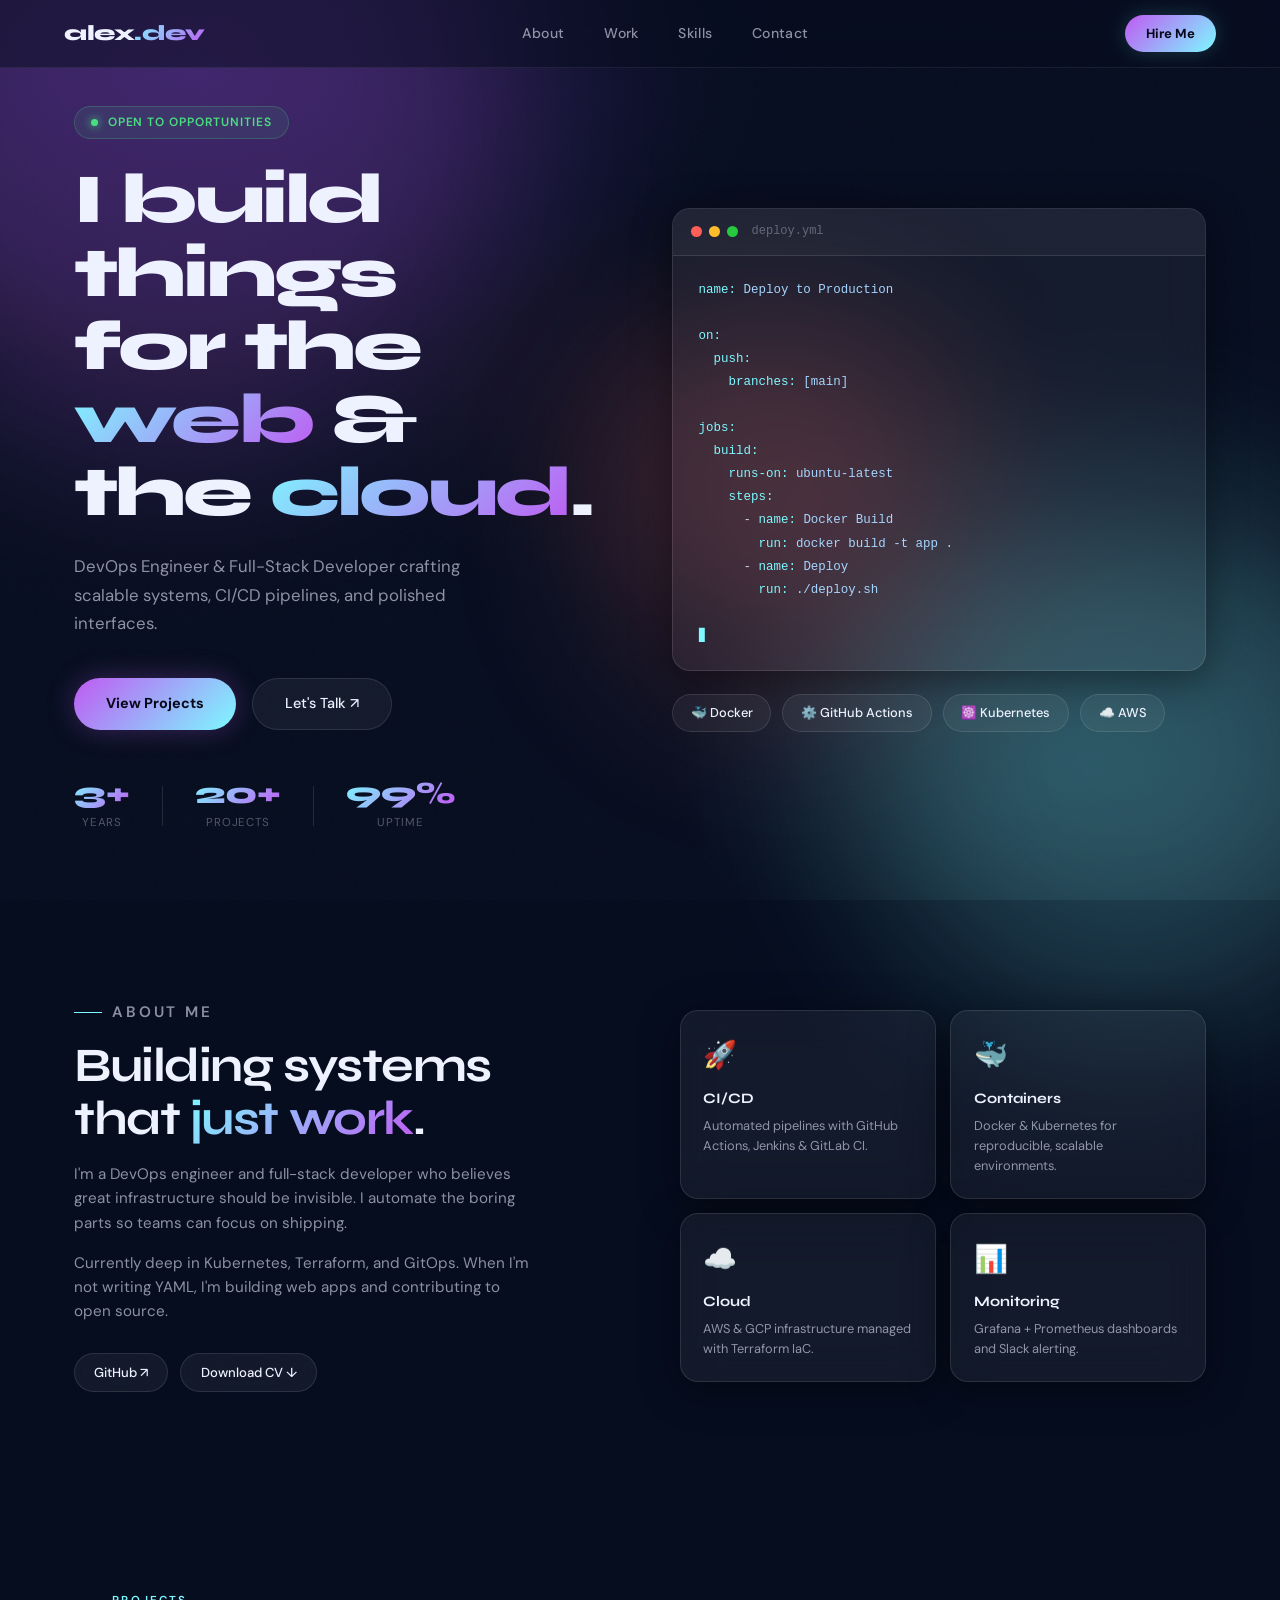
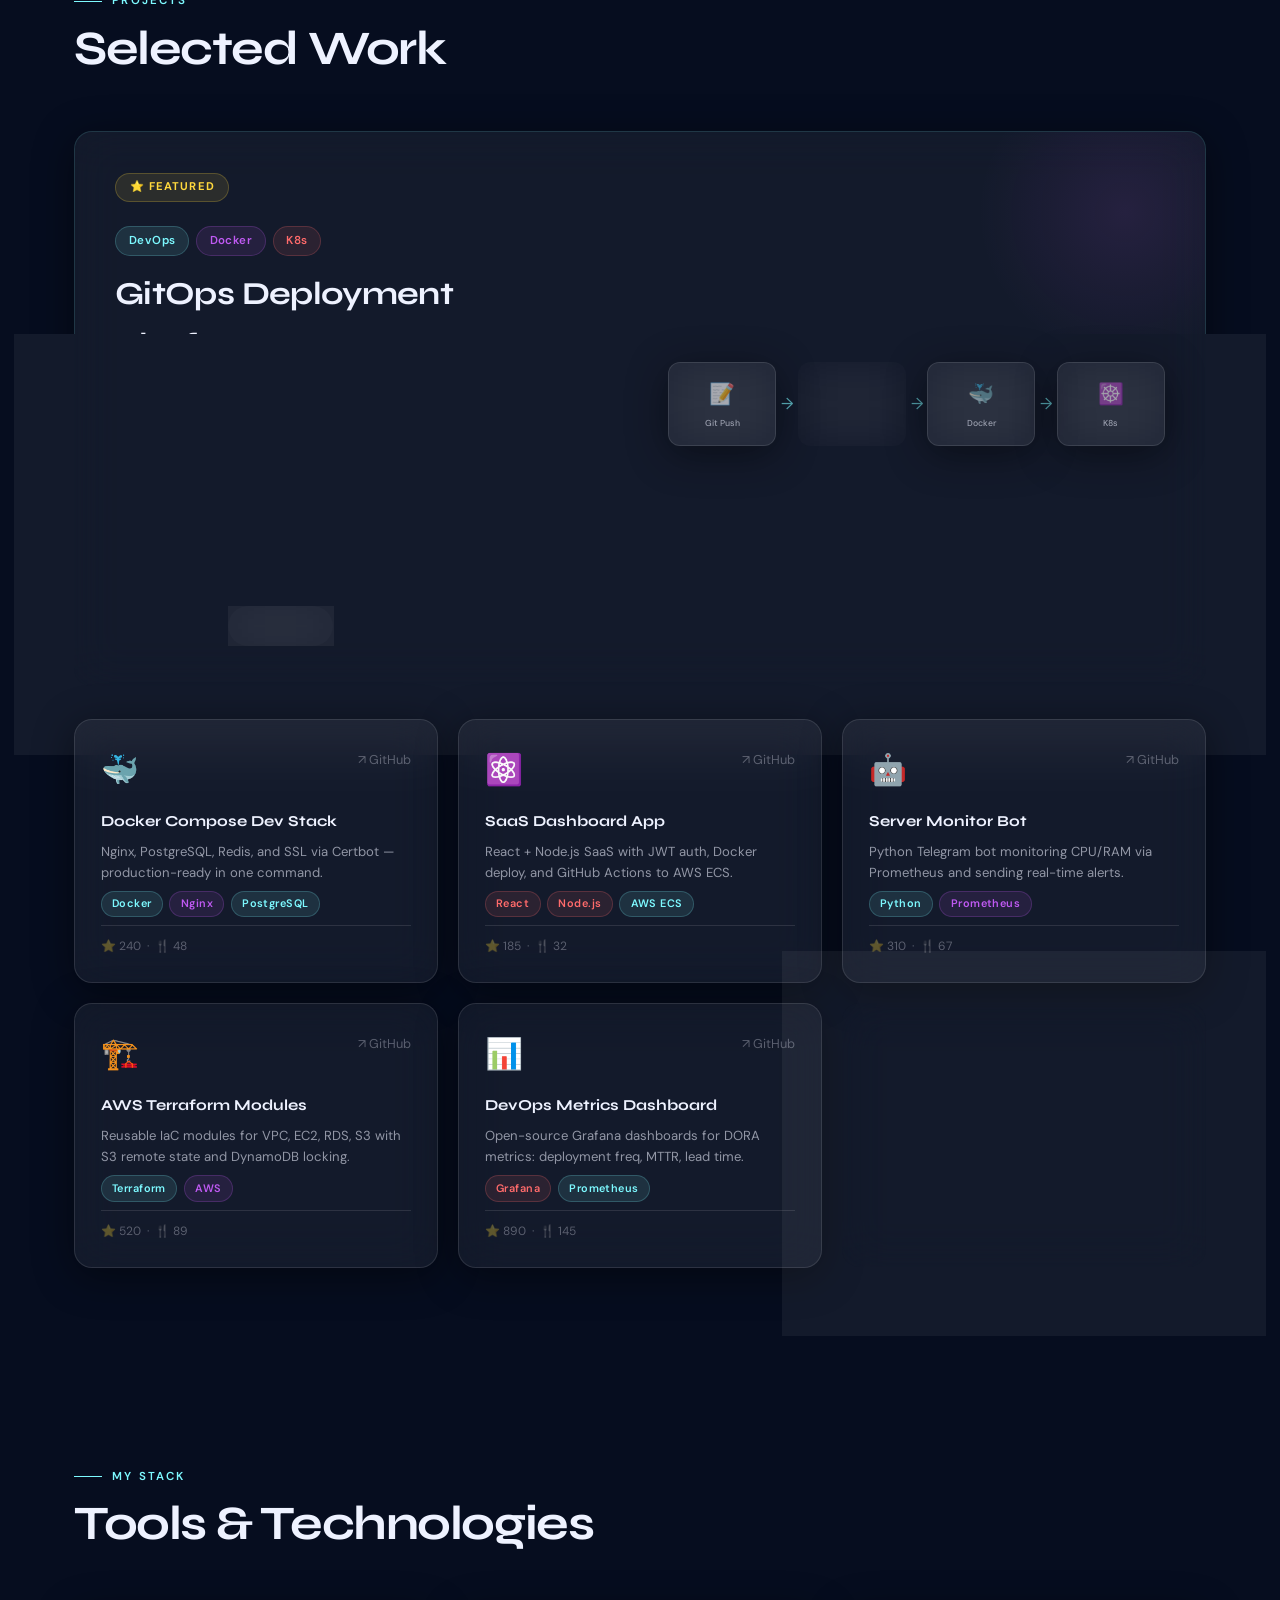
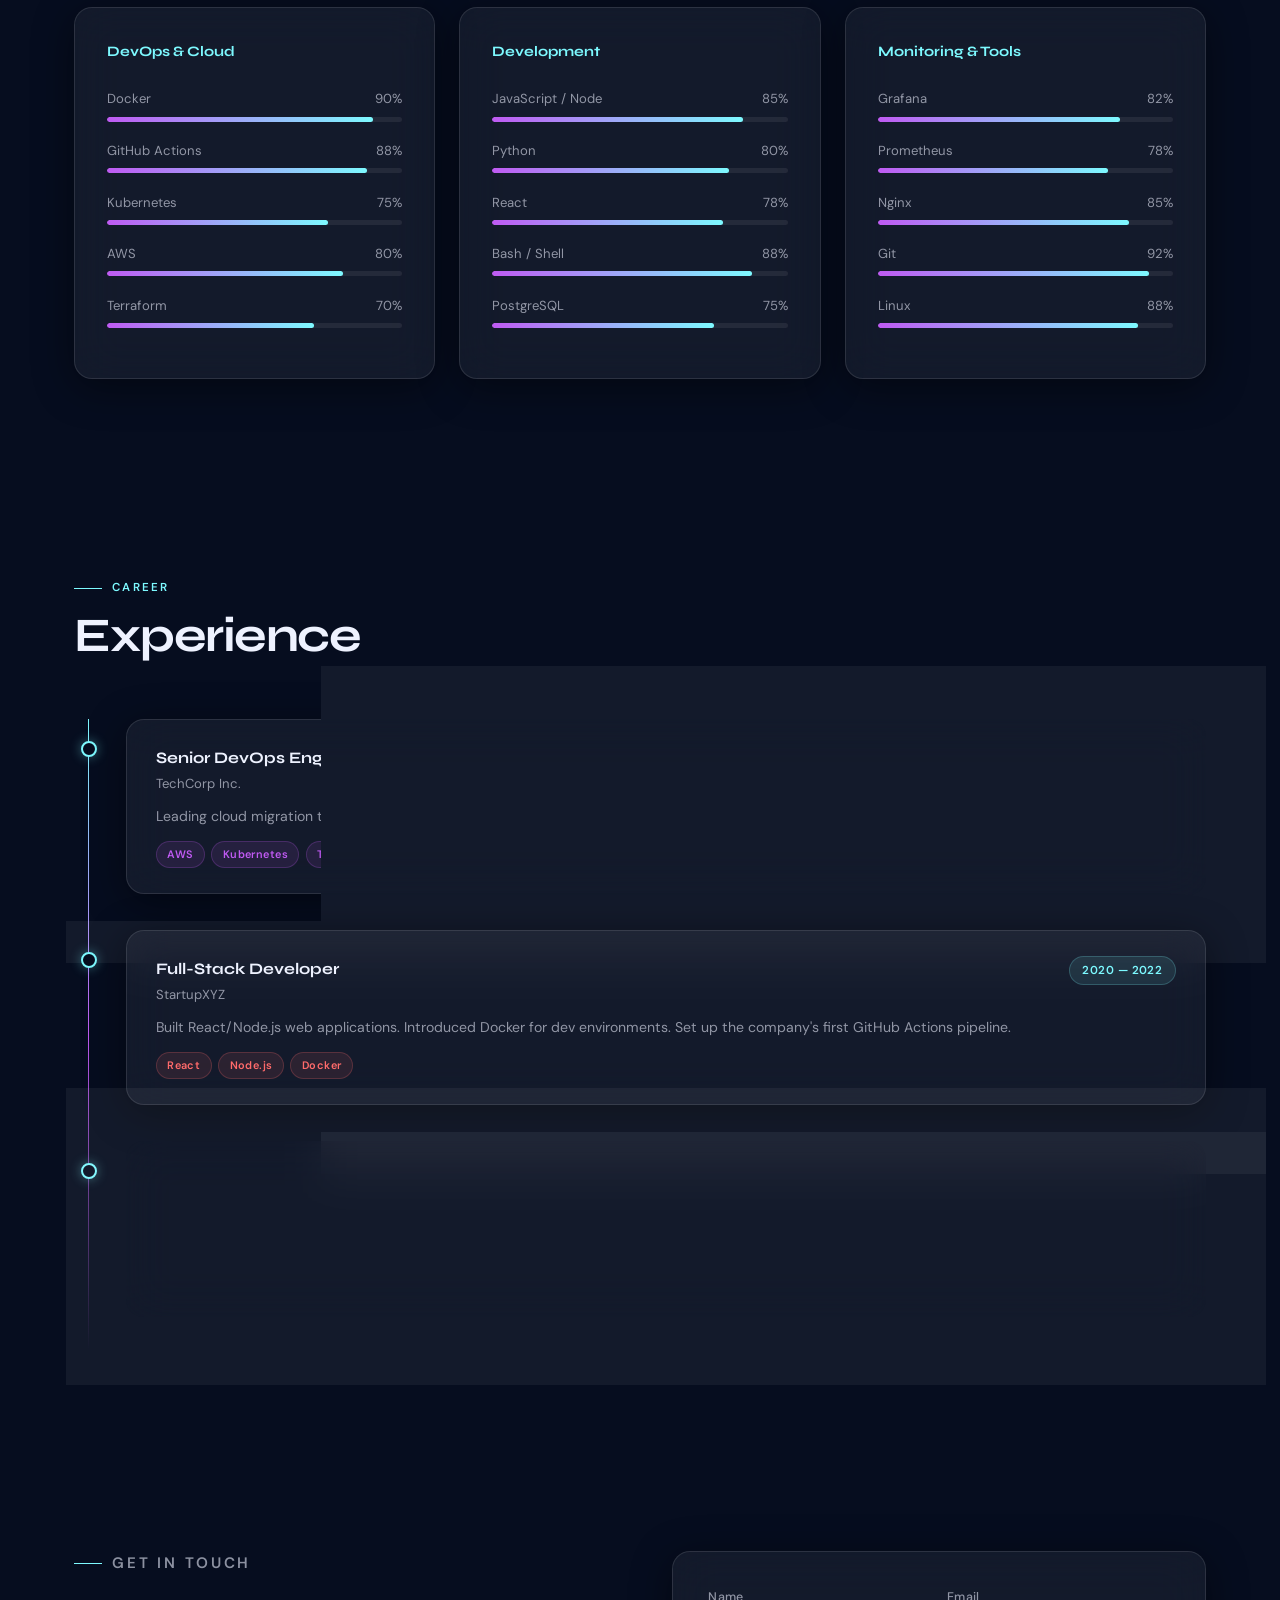
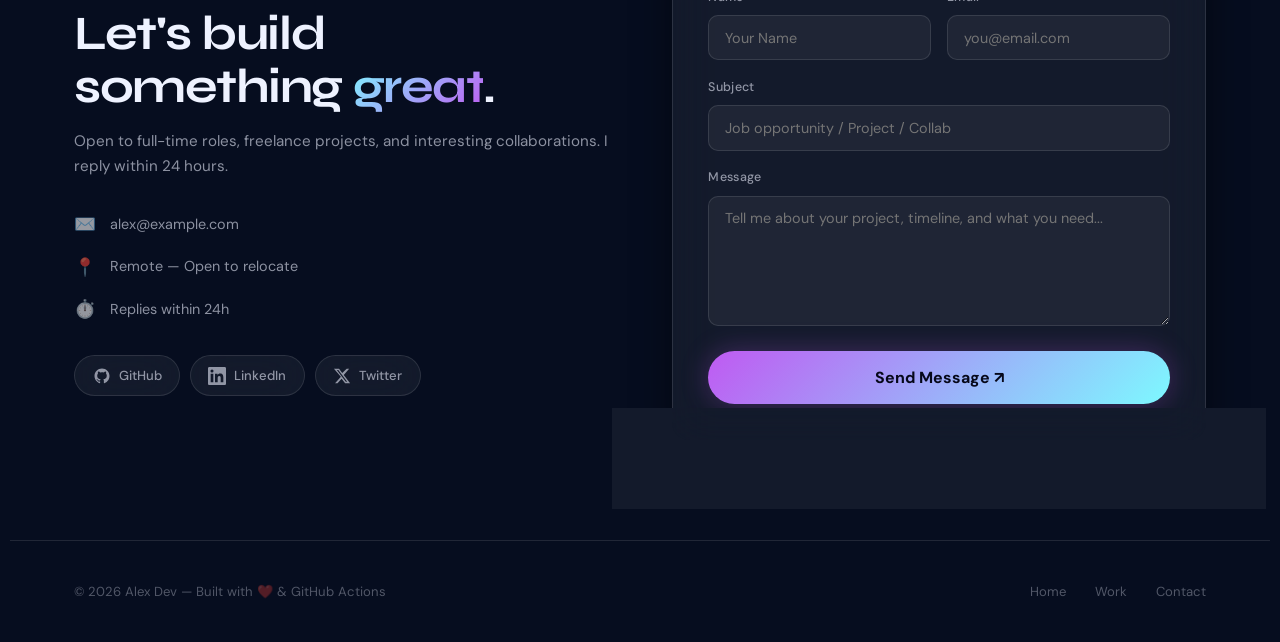
==== commit 69a7c941: "Add clean + modern portfolio design 4" ====
--- a/index.html
+++ b/index.html
@@ -3,410 +3,582 @@
 <head>
   <meta charset="UTF-8" />
   <meta name="viewport" content="width=device-width, initial-scale=1.0" />
-  <title>Alex Dev — DevOps & Full-Stack Portfolio</title>
-  <meta name="description" content="DevOps Engineer & Full-Stack Developer specializing in Docker, CI/CD, Kubernetes, and cloud infrastructure." />
-  <meta property="og:title" content="Alex Dev — DevOps Portfolio" />
-  <meta property="og:type" content="website" />
-  <link rel="stylesheet" href="css/style.css" />
-  <link rel="stylesheet" href="css/index.css" />
-  <link rel="icon" type="image/svg+xml" href="data:image/svg+xml,<svg xmlns='http://www.w3.org/2000/svg' viewBox='0 0 100 100'><text y='.9em' font-size='90'>⚡</text></svg>" />
+  <title>Alex — Portfolio</title>
+  <link rel="preconnect" href="https://fonts.googleapis.com" />
+  <link rel="preconnect" href="https://fonts.gstatic.com" crossorigin />
+  <link href="https://fonts.googleapis.com/css2?family=Syne:wght@400;600;700;800&family=DM+Sans:wght@300;400;500&display=swap" rel="stylesheet" />
+  <link rel="stylesheet" href="style.css" />
 </head>
 <body>
-  <!-- Background -->
-  <div class="bg-canvas"></div>
-  <div class="bg-orb bg-orb-1"></div>
-  <div class="bg-orb bg-orb-2"></div>
-  <div class="bg-orb bg-orb-3"></div>
-
-  <!-- Navigation -->
-  <nav class="nav">
-    <a href="index.html" class="nav-logo">Alex.dev</a>
-    <ul class="nav-links">
-      <li><a href="#about">About</a></li>
-      <li><a href="#skills">Skills</a></li>
-      <li><a href="#experience">Experience</a></li>
-      <li><a href="projects.html">Projects</a></li>
-      <li><a href="contact.html" class="nav-cta">Hire Me</a></li>
-    </ul>
-    <div class="nav-toggle" aria-label="Toggle menu">
-      <span></span><span></span><span></span>
-    </div>
-  </nav>
-
-  <div class="page-wrapper">
-
-    <!-- ── HERO ── -->
-    <section id="hero" class="hero-section">
-      <div class="hero-content reveal">
-        <div class="hero-greeting">
-          <span class="greeting-dot"></span>
-          Available for work
-        </div>
-        <h1 class="hero-title">
-          Hi, I'm <span class="gradient-text">Alex</span><br />
-          <span class="typed-text">DevOps Engineer</span><span class="cursor">|</span>
-        </h1>
-        <p class="hero-desc">
-          I build resilient cloud infrastructure, automate deployment pipelines,
-          and ship full-stack products — from Dockerfile to production.
+
+  <!-- Ambient background -->
+  <div class="bg-wrap">
+    <div class="orb orb-a"></div>
+    <div class="orb orb-b"></div>
+    <div class="orb orb-c"></div>
+    <div class="grain"></div>
+  </div>
+
+  <!-- ══ NAV ══ -->
+  <header class="nav">
+    <a href="#" class="logo">alex<span>.dev</span></a>
+    <nav class="nav-links">
+      <a href="#about">About</a>
+      <a href="#work">Work</a>
+      <a href="#skills">Skills</a>
+      <a href="#contact">Contact</a>
+    </nav>
+    <a href="#contact" class="nav-btn">Hire Me</a>
+  </header>
+
+  <!-- ══ HERO ══ -->
+  <section class="hero" id="home">
+    <div class="hero-left">
+      <div class="badge">
+        <span class="pulse"></span>
+        Open to opportunities
+      </div>
+      <h1>
+        I build things<br>
+        for the <em>web</em> &<br>
+        the <em>cloud</em>.
+      </h1>
+      <p class="hero-sub">
+        DevOps Engineer & Full-Stack Developer crafting
+        scalable systems, CI/CD pipelines, and
+        polished interfaces.
+      </p>
+      <div class="hero-cta">
+        <a href="#work" class="btn-primary">View Projects</a>
+        <a href="#contact" class="btn-ghost">Let's Talk ↗</a>
+      </div>
+      <div class="hero-stats">
+        <div class="stat"><strong>3+</strong><span>Years</span></div>
+        <div class="vline"></div>
+        <div class="stat"><strong>20+</strong><span>Projects</span></div>
+        <div class="vline"></div>
+        <div class="stat"><strong>99%</strong><span>Uptime</span></div>
+      </div>
+    </div>
+
+    <div class="hero-right">
+      <div class="card terminal">
+        <div class="terminal-bar">
+          <i class="dot r"></i><i class="dot y"></i><i class="dot g"></i>
+          <span>deploy.yml</span>
+        </div>
+        <pre>
+<s>name:</s> <b>Deploy to Production</b>
+
+<s>on:</s>
+  <s>push:</s>
+    <s>branches:</s> <b>[main]</b>
+
+<s>jobs:</s>
+  <s>build:</s>
+    <s>runs-on:</s> <b>ubuntu-latest</b>
+    <s>steps:</s>
+      - <s>name:</s> <b>Docker Build</b>
+        <s>run:</s> <b>docker build -t app .</b>
+      - <s>name:</s> <b>Deploy</b>
+        <s>run:</s> <b>./deploy.sh</b>
+
+<span class="caret">▋</span></pre>
+      </div>
+
+      <div class="floating-tags">
+        <span class="ftag">🐳 Docker</span>
+        <span class="ftag">⚙️ GitHub Actions</span>
+        <span class="ftag">☸️ Kubernetes</span>
+        <span class="ftag">☁️ AWS</span>
+      </div>
+    </div>
+  </section>
+
+  <!-- ══ ABOUT ══ -->
+  <section class="section" id="about">
+    <div class="about-grid">
+      <div class="about-text">
+        <p class="label">About Me</p>
+        <h2>Building systems<br>that <em>just work</em>.</h2>
+        <p>
+          I'm a DevOps engineer and full-stack developer who believes
+          great infrastructure should be invisible. I automate the boring
+          parts so teams can focus on shipping.
         </p>
-        <div class="hero-actions">
-          <a href="projects.html" class="btn btn-primary">
-            <svg width="16" height="16" viewBox="0 0 24 24" fill="none" stroke="currentColor" stroke-width="2.5"><path d="M13 2L3 14h9l-1 8 10-12h-9l1-8z"/></svg>
-            View My Work
+        <p>
+          Currently deep in Kubernetes, Terraform, and GitOps. When I'm
+          not writing YAML, I'm building web apps and contributing to open source.
+        </p>
+        <div class="about-actions">
+          <a href="https://github.com" target="_blank" class="btn-ghost sm">GitHub ↗</a>
+          <a href="#" class="btn-ghost sm">Download CV ↓</a>
+        </div>
+      </div>
+
+      <div class="about-cards">
+        <div class="card mini-card">
+          <div class="mc-icon">🚀</div>
+          <h4>CI/CD</h4>
+          <p>Automated pipelines with GitHub Actions, Jenkins & GitLab CI.</p>
+        </div>
+        <div class="card mini-card">
+          <div class="mc-icon">🐳</div>
+          <h4>Containers</h4>
+          <p>Docker & Kubernetes for reproducible, scalable environments.</p>
+        </div>
+        <div class="card mini-card">
+          <div class="mc-icon">☁️</div>
+          <h4>Cloud</h4>
+          <p>AWS & GCP infrastructure managed with Terraform IaC.</p>
+        </div>
+        <div class="card mini-card">
+          <div class="mc-icon">📊</div>
+          <h4>Monitoring</h4>
+          <p>Grafana + Prometheus dashboards and Slack alerting.</p>
+        </div>
+      </div>
+    </div>
+  </section>
+
+  <!-- ══ WORK ══ -->
+  <section class="section" id="work">
+    <div class="section-head">
+      <p class="label">Projects</p>
+      <h2>Selected Work</h2>
+    </div>
+
+    <!-- Featured -->
+    <div class="card featured">
+      <div class="feat-label">⭐ Featured</div>
+      <div class="feat-grid">
+        <div class="feat-info">
+          <div class="tag-row">
+            <span class="tag">DevOps</span>
+            <span class="tag t2">Docker</span>
+            <span class="tag t3">K8s</span>
+          </div>
+          <h3>GitOps Deployment Platform</h3>
+          <p>Full GitOps workflow with Argo CD, Helm charts, and GitHub Actions. Zero-downtime deploys, automatic rollback on failure, Vault secrets management, and multi-environment support (dev / staging / prod).</p>
+          <ul class="feat-list">
+            <li>✓ Zero-downtime rolling deployments</li>
+            <li>✓ Automated rollback on failure</li>
+            <li>✓ Secrets management via Vault</li>
+            <li>✓ Multi-environment pipelines</li>
+          </ul>
+          <div class="feat-actions">
+            <a href="https://github.com" target="_blank" class="btn-primary sm">GitHub ↗</a>
+            <a href="#" class="btn-ghost sm">Live Demo</a>
+          </div>
+        </div>
+        <div class="pipe-visual">
+          <div class="pipe-step card">
+            <span>📝</span>
+            <small>Git Push</small>
+          </div>
+          <div class="pipe-arr">→</div>
+          <div class="pipe-step card">
+            <span>⚙️</span>
+            <small>CI Build</small>
+          </div>
+          <div class="pipe-arr">→</div>
+          <div class="pipe-step card">
+            <span>🐳</span>
+            <small>Docker</small>
+          </div>
+          <div class="pipe-arr">→</div>
+          <div class="pipe-step card">
+            <span>☸️</span>
+            <small>K8s</small>
+          </div>
+          <div class="pipe-status">
+            <span class="pulse g"></span>
+            All systems operational
+          </div>
+        </div>
+      </div>
+    </div>
+
+    <!-- Grid -->
+    <div class="projects-grid">
+      <div class="card proj-card">
+        <div class="proj-top">
+          <span class="proj-ico">🐳</span>
+          <div class="proj-links">
+            <a href="https://github.com" target="_blank">↗ GitHub</a>
+          </div>
+        </div>
+        <h4>Docker Compose Dev Stack</h4>
+        <p>Nginx, PostgreSQL, Redis, and SSL via Certbot — production-ready in one command.</p>
+        <div class="tag-row sm">
+          <span class="tag">Docker</span>
+          <span class="tag t2">Nginx</span>
+          <span class="tag">PostgreSQL</span>
+        </div>
+        <div class="proj-meta">⭐ 240 &nbsp;·&nbsp; 🍴 48</div>
+      </div>
+
+      <div class="card proj-card">
+        <div class="proj-top">
+          <span class="proj-ico">⚛️</span>
+          <div class="proj-links">
+            <a href="https://github.com" target="_blank">↗ GitHub</a>
+          </div>
+        </div>
+        <h4>SaaS Dashboard App</h4>
+        <p>React + Node.js SaaS with JWT auth, Docker deploy, and GitHub Actions to AWS ECS.</p>
+        <div class="tag-row sm">
+          <span class="tag t3">React</span>
+          <span class="tag t3">Node.js</span>
+          <span class="tag">AWS ECS</span>
+        </div>
+        <div class="proj-meta">⭐ 185 &nbsp;·&nbsp; 🍴 32</div>
+      </div>
+
+      <div class="card proj-card">
+        <div class="proj-top">
+          <span class="proj-ico">🤖</span>
+          <div class="proj-links">
+            <a href="https://github.com" target="_blank">↗ GitHub</a>
+          </div>
+        </div>
+        <h4>Server Monitor Bot</h4>
+        <p>Python Telegram bot monitoring CPU/RAM via Prometheus and sending real-time alerts.</p>
+        <div class="tag-row sm">
+          <span class="tag">Python</span>
+          <span class="tag t2">Prometheus</span>
+        </div>
+        <div class="proj-meta">⭐ 310 &nbsp;·&nbsp; 🍴 67</div>
+      </div>
+
+      <div class="card proj-card">
+        <div class="proj-top">
+          <span class="proj-ico">🏗️</span>
+          <div class="proj-links">
+            <a href="https://github.com" target="_blank">↗ GitHub</a>
+          </div>
+        </div>
+        <h4>AWS Terraform Modules</h4>
+        <p>Reusable IaC modules for VPC, EC2, RDS, S3 with S3 remote state and DynamoDB locking.</p>
+        <div class="tag-row sm">
+          <span class="tag">Terraform</span>
+          <span class="tag t2">AWS</span>
+        </div>
+        <div class="proj-meta">⭐ 520 &nbsp;·&nbsp; 🍴 89</div>
+      </div>
+
+      <div class="card proj-card">
+        <div class="proj-top">
+          <span class="proj-ico">📊</span>
+          <div class="proj-links">
+            <a href="https://github.com" target="_blank">↗ GitHub</a>
+          </div>
+        </div>
+        <h4>DevOps Metrics Dashboard</h4>
+        <p>Open-source Grafana dashboards for DORA metrics: deployment freq, MTTR, lead time.</p>
+        <div class="tag-row sm">
+          <span class="tag t3">Grafana</span>
+          <span class="tag">Prometheus</span>
+        </div>
+        <div class="proj-meta">⭐ 890 &nbsp;·&nbsp; 🍴 145</div>
+      </div>
+
+      <div class="card proj-card">
+        <div class="proj-top">
+          <span class="proj-ico">🔐</span>
+          <div class="proj-links">
+            <a href="https://github.com" target="_blank">↗ GitHub</a>
+          </div>
+        </div>
+        <h4>Secrets Rotation CLI</h4>
+        <p>Auto-rotates AWS IAM keys, syncs to GitHub Secrets, and sends Slack notifications.</p>
+        <div class="tag-row sm">
+          <span class="tag">Python</span>
+          <span class="tag t2">AWS IAM</span>
+        </div>
+        <div class="proj-meta">⭐ 210 &nbsp;·&nbsp; 🍴 38</div>
+      </div>
+    </div>
+  </section>
+
+  <!-- ══ SKILLS ══ -->
+  <section class="section" id="skills">
+    <div class="section-head">
+      <p class="label">My Stack</p>
+      <h2>Tools & Technologies</h2>
+    </div>
+
+    <div class="skills-wrap">
+      <div class="card skill-col">
+        <h4>DevOps & Cloud</h4>
+        <div class="skill-item">
+          <div class="si-head"><span>Docker</span><span>90%</span></div>
+          <div class="bar"><div class="bar-fill" style="--w:90%"></div></div>
+        </div>
+        <div class="skill-item">
+          <div class="si-head"><span>GitHub Actions</span><span>88%</span></div>
+          <div class="bar"><div class="bar-fill" style="--w:88%"></div></div>
+        </div>
+        <div class="skill-item">
+          <div class="si-head"><span>Kubernetes</span><span>75%</span></div>
+          <div class="bar"><div class="bar-fill" style="--w:75%"></div></div>
+        </div>
+        <div class="skill-item">
+          <div class="si-head"><span>AWS</span><span>80%</span></div>
+          <div class="bar"><div class="bar-fill" style="--w:80%"></div></div>
+        </div>
+        <div class="skill-item">
+          <div class="si-head"><span>Terraform</span><span>70%</span></div>
+          <div class="bar"><div class="bar-fill" style="--w:70%"></div></div>
+        </div>
+      </div>
+
+      <div class="card skill-col">
+        <h4>Development</h4>
+        <div class="skill-item">
+          <div class="si-head"><span>JavaScript / Node</span><span>85%</span></div>
+          <div class="bar"><div class="bar-fill" style="--w:85%"></div></div>
+        </div>
+        <div class="skill-item">
+          <div class="si-head"><span>Python</span><span>80%</span></div>
+          <div class="bar"><div class="bar-fill" style="--w:80%"></div></div>
+        </div>
+        <div class="skill-item">
+          <div class="si-head"><span>React</span><span>78%</span></div>
+          <div class="bar"><div class="bar-fill" style="--w:78%"></div></div>
+        </div>
+        <div class="skill-item">
+          <div class="si-head"><span>Bash / Shell</span><span>88%</span></div>
+          <div class="bar"><div class="bar-fill" style="--w:88%"></div></div>
+        </div>
+        <div class="skill-item">
+          <div class="si-head"><span>PostgreSQL</span><span>75%</span></div>
+          <div class="bar"><div class="bar-fill" style="--w:75%"></div></div>
+        </div>
+      </div>
+
+      <div class="card skill-col">
+        <h4>Monitoring & Tools</h4>
+        <div class="skill-item">
+          <div class="si-head"><span>Grafana</span><span>82%</span></div>
+          <div class="bar"><div class="bar-fill" style="--w:82%"></div></div>
+        </div>
+        <div class="skill-item">
+          <div class="si-head"><span>Prometheus</span><span>78%</span></div>
+          <div class="bar"><div class="bar-fill" style="--w:78%"></div></div>
+        </div>
+        <div class="skill-item">
+          <div class="si-head"><span>Nginx</span><span>85%</span></div>
+          <div class="bar"><div class="bar-fill" style="--w:85%"></div></div>
+        </div>
+        <div class="skill-item">
+          <div class="si-head"><span>Git</span><span>92%</span></div>
+          <div class="bar"><div class="bar-fill" style="--w:92%"></div></div>
+        </div>
+        <div class="skill-item">
+          <div class="si-head"><span>Linux</span><span>88%</span></div>
+          <div class="bar"><div class="bar-fill" style="--w:88%"></div></div>
+        </div>
+      </div>
+    </div>
+  </section>
+
+  <!-- ══ EXPERIENCE ══ -->
+  <section class="section" id="experience">
+    <div class="section-head">
+      <p class="label">Career</p>
+      <h2>Experience</h2>
+    </div>
+
+    <div class="timeline">
+      <div class="tl-item">
+        <div class="tl-dot"></div>
+        <div class="card tl-card">
+          <div class="tl-head">
+            <div>
+              <h4>Senior DevOps Engineer</h4>
+              <p class="tl-co">TechCorp Inc.</p>
+            </div>
+            <span class="tag">2022 — Present</span>
+          </div>
+          <p>Leading cloud migration to AWS EKS. Reduced deployment time by 70% with CI/CD automation. Manages Terraform IaC for 50+ microservices.</p>
+          <div class="tag-row sm" style="margin-top:.8rem">
+            <span class="tag t2">AWS</span><span class="tag t2">Kubernetes</span><span class="tag t2">Terraform</span>
+          </div>
+        </div>
+      </div>
+
+      <div class="tl-item">
+        <div class="tl-dot"></div>
+        <div class="card tl-card">
+          <div class="tl-head">
+            <div>
+              <h4>Full-Stack Developer</h4>
+              <p class="tl-co">StartupXYZ</p>
+            </div>
+            <span class="tag">2020 — 2022</span>
+          </div>
+          <p>Built React/Node.js web applications. Introduced Docker for dev environments. Set up the company's first GitHub Actions pipeline.</p>
+          <div class="tag-row sm" style="margin-top:.8rem">
+            <span class="tag t3">React</span><span class="tag t3">Node.js</span><span class="tag t3">Docker</span>
+          </div>
+        </div>
+      </div>
+
+      <div class="tl-item">
+        <div class="tl-dot"></div>
+        <div class="card tl-card">
+          <div class="tl-head">
+            <div>
+              <h4>Junior Developer</h4>
+              <p class="tl-co">Digital Agency</p>
+            </div>
+            <span class="tag">2019 — 2020</span>
+          </div>
+          <p>Built responsive websites and REST APIs. First exposure to Linux servers, Nginx config, and deployment workflows.</p>
+          <div class="tag-row sm" style="margin-top:.8rem">
+            <span class="tag">JavaScript</span><span class="tag">Nginx</span><span class="tag">Linux</span>
+          </div>
+        </div>
+      </div>
+    </div>
+  </section>
+
+  <!-- ══ CONTACT ══ -->
+  <section class="section" id="contact">
+    <div class="contact-wrap">
+      <div class="contact-left">
+        <p class="label">Get In Touch</p>
+        <h2>Let's build<br>something <em>great</em>.</h2>
+        <p>Open to full-time roles, freelance projects, and interesting collaborations. I reply within 24 hours.</p>
+
+        <div class="contact-info">
+          <div class="ci-row">
+            <span class="ci-ico">✉️</span>
+            <a href="mailto:alex@example.com">alex@example.com</a>
+          </div>
+          <div class="ci-row">
+            <span class="ci-ico">📍</span>
+            <span>Remote — Open to relocate</span>
+          </div>
+          <div class="ci-row">
+            <span class="ci-ico">⏱️</span>
+            <span>Replies within 24h</span>
+          </div>
+        </div>
+
+        <div class="socials">
+          <a href="https://github.com" target="_blank" class="soc-btn">
+            <svg width="18" height="18" viewBox="0 0 24 24" fill="currentColor"><path d="M12 2C6.477 2 2 6.484 2 12.017c0 4.425 2.865 8.18 6.839 9.504.5.092.682-.217.682-.483 0-.237-.008-.868-.013-1.703-2.782.605-3.369-1.343-3.369-1.343-.454-1.158-1.11-1.466-1.11-1.466-.908-.62.069-.608.069-.608 1.003.07 1.531 1.032 1.531 1.032.892 1.53 2.341 1.088 2.91.832.092-.647.35-1.088.636-1.338-2.22-.253-4.555-1.113-4.555-4.951 0-1.093.39-1.988 1.029-2.688-.103-.253-.446-1.272.098-2.65 0 0 .84-.27 2.75 1.026A9.564 9.564 0 0112 6.844c.85.004 1.705.115 2.504.337 1.909-1.296 2.747-1.027 2.747-1.027.546 1.379.202 2.398.1 2.651.64.7 1.028 1.595 1.028 2.688 0 3.848-2.339 4.695-4.566 4.943.359.309.678.92.678 1.855 0 1.338-.012 2.419-.012 2.749 0 .268.18.58.688.482A10.019 10.019 0 0022 12.017C22 6.484 17.522 2 12 2z"/></svg>
+            GitHub
           </a>
-          <a href="contact.html" class="btn btn-secondary">Let's Talk</a>
-        </div>
-        <div class="hero-stats">
-          <div class="stat">
-            <span class="stat-num">3+</span>
-            <span class="stat-label">Years Exp.</span>
-          </div>
-          <div class="stat-divider"></div>
-          <div class="stat">
-            <span class="stat-num">20+</span>
-            <span class="stat-label">Projects</span>
-          </div>
-          <div class="stat-divider"></div>
-          <div class="stat">
-            <span class="stat-num">99%</span>
-            <span class="stat-label">Uptime SLA</span>
-          </div>
-        </div>
-      </div>
-
-      <div class="hero-visual reveal" data-delay="200">
-        <div class="terminal-card glass">
-          <div class="terminal-header">
-            <span class="dot red"></span>
-            <span class="dot yellow"></span>
-            <span class="dot green"></span>
-            <span class="terminal-title">pipeline.yml</span>
-          </div>
-          <pre class="terminal-body"><span class="t-comment"># GitHub Actions CI/CD Pipeline</span>
-<span class="t-key">name:</span> <span class="t-val">Deploy to Production</span>
-
-<span class="t-key">on:</span>
-  <span class="t-key">push:</span>
-    <span class="t-key">branches:</span> <span class="t-val">[main]</span>
-
-<span class="t-key">jobs:</span>
-  <span class="t-key">build-and-deploy:</span>
-    <span class="t-key">runs-on:</span> <span class="t-val">ubuntu-latest</span>
-    <span class="t-key">steps:</span>
-      - <span class="t-key">uses:</span> <span class="t-val">actions/checkout@v4</span>
-      - <span class="t-key">name:</span> <span class="t-val">Build Docker Image</span>
-        <span class="t-key">run:</span> <span class="t-val">docker build -t app .</span>
-      - <span class="t-key">name:</span> <span class="t-val">Push &amp; Deploy</span>
-        <span class="t-key">run:</span> <span class="t-val">./deploy.sh</span>
-<span class="t-cursor">▋</span></pre>
-        </div>
-
-        <div class="floating-badges">
-          <div class="badge glass" style="--d:0s">🐳 Docker</div>
-          <div class="badge glass" style="--d:0.3s">⚙️ GitHub Actions</div>
-          <div class="badge glass" style="--d:0.6s">☸️ Kubernetes</div>
-          <div class="badge glass" style="--d:0.9s">☁️ AWS</div>
-        </div>
-      </div>
-    </section>
-
-    <div class="divider"></div>
-
-    <!-- ── ABOUT ── -->
-    <section id="about">
-      <div class="about-grid">
-        <div class="reveal">
-          <p class="section-label">About Me</p>
-          <h2 class="section-title">Turning code into<br /><span class="gradient-text">scalable systems</span></h2>
-          <p style="color:var(--text-secondary); margin-bottom:1.5rem; max-width:480px;">
-            I'm a DevOps engineer and full-stack developer passionate about building automated,
-            cloud-native systems. Currently deep-diving into Kubernetes, Terraform, and GitOps.
-          </p>
-          <p style="color:var(--text-secondary); margin-bottom:2rem; max-width:480px;">
-            When I'm not writing YAML pipelines, I'm building web apps and contributing to open-source.
-            I believe great infrastructure is invisible — it just works.
-          </p>
-          <div class="about-links">
-            <a href="https://github.com" target="_blank" class="btn btn-secondary" style="padding:0.65rem 1.4rem; font-size:0.85rem;">
-              <svg width="16" height="16" viewBox="0 0 24 24" fill="currentColor"><path d="M12 2C6.477 2 2 6.484 2 12.017c0 4.425 2.865 8.18 6.839 9.504.5.092.682-.217.682-.483 0-.237-.008-.868-.013-1.703-2.782.605-3.369-1.343-3.369-1.343-.454-1.158-1.11-1.466-1.11-1.466-.908-.62.069-.608.069-.608 1.003.07 1.531 1.032 1.531 1.032.892 1.53 2.341 1.088 2.91.832.092-.647.35-1.088.636-1.338-2.22-.253-4.555-1.113-4.555-4.951 0-1.093.39-1.988 1.029-2.688-.103-.253-.446-1.272.098-2.65 0 0 .84-.27 2.75 1.026A9.564 9.564 0 0112 6.844c.85.004 1.705.115 2.504.337 1.909-1.296 2.747-1.027 2.747-1.027.546 1.379.202 2.398.1 2.651.64.7 1.028 1.595 1.028 2.688 0 3.848-2.339 4.695-4.566 4.943.359.309.678.92.678 1.855 0 1.338-.012 2.419-.012 2.749 0 .268.18.58.688.482A10.019 10.019 0 0022 12.017C22 6.484 17.522 2 12 2z"/></svg>
-              GitHub
-            </a>
-            <a href="#" download class="btn btn-secondary" style="padding:0.65rem 1.4rem; font-size:0.85rem;">
-              ↓ Download CV
-            </a>
-          </div>
-        </div>
-
-        <div class="about-cards reveal" data-delay="150">
-          <div class="about-card card">
-            <div class="about-card-icon">🚀</div>
-            <h3>CI/CD Pipelines</h3>
-            <p>Automated build, test & deploy workflows using GitHub Actions, Jenkins, and GitLab CI.</p>
-          </div>
-          <div class="about-card card">
-            <div class="about-card-icon">🐳</div>
-            <h3>Containerization</h3>
-            <p>Docker & Kubernetes for scalable, reproducible environments across all stages.</p>
-          </div>
-          <div class="about-card card">
-            <div class="about-card-icon">☁️</div>
-            <h3>Cloud Infrastructure</h3>
-            <p>AWS & GCP infrastructure managed via Terraform and Infrastructure-as-Code.</p>
-          </div>
-          <div class="about-card card">
-            <div class="about-card-icon">🔒</div>
-            <h3>Security & Monitoring</h3>
-            <p>Grafana, Prometheus, and security scanning built into every pipeline.</p>
-          </div>
-        </div>
-      </div>
-    </section>
-
-    <div class="divider"></div>
-
-    <!-- ── SKILLS ── -->
-    <section id="skills">
-      <div class="reveal" style="text-align:center; margin-bottom:4rem;">
-        <p class="section-label" style="justify-content:center;">My Stack</p>
-        <h2 class="section-title">Tools & Technologies</h2>
-      </div>
-
-      <div class="skills-grid">
-        <div class="skill-category card reveal" data-delay="0">
-          <h3 class="skill-cat-title">DevOps & Cloud</h3>
-          <div class="skill-list">
-            <div class="skill-item">
-              <div class="skill-info">
-                <span>Docker</span><span>90%</span>
-              </div>
-              <div class="skill-bar"><div class="skill-bar-fill" data-width="90%"></div></div>
+          <a href="https://linkedin.com" target="_blank" class="soc-btn">
+            <svg width="18" height="18" viewBox="0 0 24 24" fill="currentColor"><path d="M20.447 20.452h-3.554v-5.569c0-1.328-.027-3.037-1.852-3.037-1.853 0-2.136 1.445-2.136 2.939v5.667H9.351V9h3.414v1.561h.046c.477-.9 1.637-1.85 3.37-1.85 3.601 0 4.267 2.37 4.267 5.455v6.286zM5.337 7.433a2.062 2.062 0 01-2.063-2.065 2.064 2.064 0 112.063 2.065zm1.782 13.019H3.555V9h3.564v11.452zM22.225 0H1.771C.792 0 0 .774 0 1.729v20.542C0 23.227.792 24 1.771 24h20.451C23.2 24 24 23.227 24 22.271V1.729C24 .774 23.2 0 22.222 0h.003z"/></svg>
+            LinkedIn
+          </a>
+          <a href="https://twitter.com" target="_blank" class="soc-btn">
+            <svg width="18" height="18" viewBox="0 0 24 24" fill="currentColor"><path d="M18.244 2.25h3.308l-7.227 8.26 8.502 11.24H16.17l-4.714-6.231-5.401 6.231H2.74l7.73-8.835L1.254 2.25H8.08l4.261 5.632zm-1.161 17.52h1.833L7.084 4.126H5.117z"/></svg>
+            Twitter
+          </a>
+        </div>
+      </div>
+
+      <div class="card contact-form-card">
+        <form id="contact-form">
+          <div class="form-row">
+            <div class="fg">
+              <label>Name</label>
+              <input type="text" placeholder="Your Name" required />
             </div>
-            <div class="skill-item">
-              <div class="skill-info">
-                <span>GitHub Actions</span><span>88%</span>
-              </div>
-              <div class="skill-bar"><div class="skill-bar-fill" data-width="88%"></div></div>
+            <div class="fg">
+              <label>Email</label>
+              <input type="email" placeholder="you@email.com" required />
             </div>
-            <div class="skill-item">
-              <div class="skill-info">
-                <span>Kubernetes</span><span>75%</span>
-              </div>
-              <div class="skill-bar"><div class="skill-bar-fill" data-width="75%"></div></div>
-            </div>
-            <div class="skill-item">
-              <div class="skill-info">
-                <span>AWS</span><span>80%</span>
-              </div>
-              <div class="skill-bar"><div class="skill-bar-fill" data-width="80%"></div></div>
-            </div>
-            <div class="skill-item">
-              <div class="skill-info">
-                <span>Terraform</span><span>70%</span>
-              </div>
-              <div class="skill-bar"><div class="skill-bar-fill" data-width="70%"></div></div>
-            </div>
-          </div>
-        </div>
-
-        <div class="skill-category card reveal" data-delay="100">
-          <h3 class="skill-cat-title">Development</h3>
-          <div class="skill-list">
-            <div class="skill-item">
-              <div class="skill-info"><span>JavaScript / Node.js</span><span>85%</span></div>
-              <div class="skill-bar"><div class="skill-bar-fill" data-width="85%"></div></div>
-            </div>
-            <div class="skill-item">
-              <div class="skill-info"><span>Python</span><span>80%</span></div>
-              <div class="skill-bar"><div class="skill-bar-fill" data-width="80%"></div></div>
-            </div>
-            <div class="skill-item">
-              <div class="skill-info"><span>React</span><span>78%</span></div>
-              <div class="skill-bar"><div class="skill-bar-fill" data-width="78%"></div></div>
-            </div>
-            <div class="skill-item">
-              <div class="skill-info"><span>Bash / Shell</span><span>88%</span></div>
-              <div class="skill-bar"><div class="skill-bar-fill" data-width="88%"></div></div>
-            </div>
-            <div class="skill-item">
-              <div class="skill-info"><span>SQL / PostgreSQL</span><span>75%</span></div>
-              <div class="skill-bar"><div class="skill-bar-fill" data-width="75%"></div></div>
-            </div>
-          </div>
-        </div>
-
-        <div class="skill-category card reveal" data-delay="200">
-          <h3 class="skill-cat-title">Monitoring & Tools</h3>
-          <div class="skill-list">
-            <div class="skill-item">
-              <div class="skill-info"><span>Grafana</span><span>82%</span></div>
-              <div class="skill-bar"><div class="skill-bar-fill" data-width="82%"></div></div>
-            </div>
-            <div class="skill-item">
-              <div class="skill-info"><span>Prometheus</span><span>78%</span></div>
-              <div class="skill-bar"><div class="skill-bar-fill" data-width="78%"></div></div>
-            </div>
-            <div class="skill-item">
-              <div class="skill-info"><span>Nginx</span><span>85%</span></div>
-              <div class="skill-bar"><div class="skill-bar-fill" data-width="85%"></div></div>
-            </div>
-            <div class="skill-item">
-              <div class="skill-info"><span>Git</span><span>92%</span></div>
-              <div class="skill-bar"><div class="skill-bar-fill" data-width="92%"></div></div>
-            </div>
-            <div class="skill-item">
-              <div class="skill-info"><span>Linux</span><span>88%</span></div>
-              <div class="skill-bar"><div class="skill-bar-fill" data-width="88%"></div></div>
-            </div>
-          </div>
-        </div>
-      </div>
-
-      <!-- Tech icons strip -->
-      <div class="tech-strip reveal" data-delay="300">
-        <div class="tech-icons">
-          <span class="tech-icon">🐳</span>
-          <span class="tech-icon">☸️</span>
-          <span class="tech-icon">⚙️</span>
-          <span class="tech-icon">☁️</span>
-          <span class="tech-icon">🐧</span>
-          <span class="tech-icon">🔧</span>
-          <span class="tech-icon">📊</span>
-          <span class="tech-icon">🔐</span>
-          <span class="tech-icon">🚀</span>
-          <span class="tech-icon">🐍</span>
-          <span class="tech-icon">⚛️</span>
-          <span class="tech-icon">🗄️</span>
-          <!-- Duplicated for infinite scroll -->
-          <span class="tech-icon">🐳</span>
-          <span class="tech-icon">☸️</span>
-          <span class="tech-icon">⚙️</span>
-          <span class="tech-icon">☁️</span>
-          <span class="tech-icon">🐧</span>
-          <span class="tech-icon">🔧</span>
-          <span class="tech-icon">📊</span>
-          <span class="tech-icon">🔐</span>
-          <span class="tech-icon">🚀</span>
-          <span class="tech-icon">🐍</span>
-          <span class="tech-icon">⚛️</span>
-          <span class="tech-icon">🗄️</span>
-        </div>
-      </div>
-    </section>
-
-    <div class="divider"></div>
-
-    <!-- ── EXPERIENCE ── -->
-    <section id="experience">
-      <div class="reveal" style="margin-bottom:3.5rem;">
-        <p class="section-label">Career</p>
-        <h2 class="section-title">Experience</h2>
-      </div>
-
-      <div class="timeline">
-        <div class="timeline-item reveal" data-delay="0">
-          <div class="timeline-dot"></div>
-          <div class="timeline-content card">
-            <div class="timeline-header">
-              <div>
-                <h3>Senior DevOps Engineer</h3>
-                <p class="timeline-company">TechCorp Inc.</p>
-              </div>
-              <span class="tag">2022 — Present</span>
-            </div>
-            <p class="timeline-desc">
-              Leading cloud infrastructure migration to AWS EKS. Built CI/CD pipelines reducing
-              deployment time by 70%. Implemented Terraform IaC for 50+ microservices.
-            </p>
-            <div class="timeline-tags">
-              <span class="tag purple">AWS</span>
-              <span class="tag purple">Kubernetes</span>
-              <span class="tag purple">Terraform</span>
-            </div>
-          </div>
-        </div>
-
-        <div class="timeline-item reveal" data-delay="100">
-          <div class="timeline-dot"></div>
-          <div class="timeline-content card">
-            <div class="timeline-header">
-              <div>
-                <h3>Full-Stack Developer</h3>
-                <p class="timeline-company">StartupXYZ</p>
-              </div>
-              <span class="tag">2020 — 2022</span>
-            </div>
-            <p class="timeline-desc">
-              Built and maintained React/Node.js web applications. Introduced Docker for dev
-              environments. Set up the company's first GitHub Actions workflow for automated testing.
-            </p>
-            <div class="timeline-tags">
-              <span class="tag coral">React</span>
-              <span class="tag coral">Node.js</span>
-              <span class="tag coral">Docker</span>
-            </div>
-          </div>
-        </div>
-
-        <div class="timeline-item reveal" data-delay="200">
-          <div class="timeline-dot"></div>
-          <div class="timeline-content card">
-            <div class="timeline-header">
-              <div>
-                <h3>Junior Developer</h3>
-                <p class="timeline-company">Digital Agency</p>
-              </div>
-              <span class="tag">2019 — 2020</span>
-            </div>
-            <p class="timeline-desc">
-              Developed responsive websites and REST APIs. First exposure to Linux servers,
-              Nginx configuration, and deployment workflows. Built foundational DevOps mindset.
-            </p>
-            <div class="timeline-tags">
-              <span class="tag">JavaScript</span>
-              <span class="tag">Nginx</span>
-              <span class="tag">Linux</span>
-            </div>
-          </div>
-        </div>
-      </div>
-    </section>
-
-    <div class="divider"></div>
-
-    <!-- ── CTA BAND ── -->
-    <section id="cta">
-      <div class="cta-band glass reveal">
-        <div>
-          <h2 class="section-title" style="margin-bottom:0.5rem;">Ready to build something great?</h2>
-          <p style="color:var(--text-secondary);">Open to full-time roles, freelance projects & collaboration.</p>
-        </div>
-        <a href="contact.html" class="btn btn-primary" style="white-space:nowrap;">
-          Start a Conversation →
-        </a>
-      </div>
-    </section>
-
-  </div><!-- end page-wrapper -->
-
-  <!-- Footer -->
-  <footer>
-    <div class="footer">
-      <p class="footer-copy">© <span class="year"></span> Alex Dev. Built with ❤️ & GitHub Actions.</p>
-      <div class="footer-social">
-        <a href="https://github.com" target="_blank" title="GitHub">
-          <svg width="16" height="16" viewBox="0 0 24 24" fill="currentColor"><path d="M12 2C6.477 2 2 6.484 2 12.017c0 4.425 2.865 8.18 6.839 9.504.5.092.682-.217.682-.483 0-.237-.008-.868-.013-1.703-2.782.605-3.369-1.343-3.369-1.343-.454-1.158-1.11-1.466-1.11-1.466-.908-.62.069-.608.069-.608 1.003.07 1.531 1.032 1.531 1.032.892 1.53 2.341 1.088 2.91.832.092-.647.35-1.088.636-1.338-2.22-.253-4.555-1.113-4.555-4.951 0-1.093.39-1.988 1.029-2.688-.103-.253-.446-1.272.098-2.65 0 0 .84-.27 2.75 1.026A9.564 9.564 0 0112 6.844c.85.004 1.705.115 2.504.337 1.909-1.296 2.747-1.027 2.747-1.027.546 1.379.202 2.398.1 2.651.64.7 1.028 1.595 1.028 2.688 0 3.848-2.339 4.695-4.566 4.943.359.309.678.92.678 1.855 0 1.338-.012 2.419-.012 2.749 0 .268.18.58.688.482A10.019 10.019 0 0022 12.017C22 6.484 17.522 2 12 2z"/></svg>
-        </a>
-        <a href="https://linkedin.com" target="_blank" title="LinkedIn">
-          <svg width="16" height="16" viewBox="0 0 24 24" fill="currentColor"><path d="M20.447 20.452h-3.554v-5.569c0-1.328-.027-3.037-1.852-3.037-1.853 0-2.136 1.445-2.136 2.939v5.667H9.351V9h3.414v1.561h.046c.477-.9 1.637-1.85 3.37-1.85 3.601 0 4.267 2.37 4.267 5.455v6.286zM5.337 7.433a2.062 2.062 0 01-2.063-2.065 2.064 2.064 0 112.063 2.065zm1.782 13.019H3.555V9h3.564v11.452zM22.225 0H1.771C.792 0 0 .774 0 1.729v20.542C0 23.227.792 24 1.771 24h20.451C23.2 24 24 23.227 24 22.271V1.729C24 .774 23.2 0 22.222 0h.003z"/></svg>
-        </a>
-        <a href="https://twitter.com" target="_blank" title="Twitter">
-          <svg width="16" height="16" viewBox="0 0 24 24" fill="currentColor"><path d="M18.244 2.25h3.308l-7.227 8.26 8.502 11.24H16.17l-4.714-6.231-5.401 6.231H2.74l7.73-8.835L1.254 2.25H8.08l4.261 5.632zm-1.161 17.52h1.833L7.084 4.126H5.117z"/></svg>
-        </a>
-      </div>
+          </div>
+          <div class="fg">
+            <label>Subject</label>
+            <input type="text" placeholder="Job opportunity / Project / Collab" required />
+          </div>
+          <div class="fg">
+            <label>Message</label>
+            <textarea placeholder="Tell me about your project, timeline, and what you need..." required></textarea>
+          </div>
+          <button type="submit" class="btn-primary full" id="send-btn">
+            Send Message ↗
+          </button>
+        </form>
+      </div>
+    </div>
+  </section>
+
+  <!-- ══ FOOTER ══ -->
+  <footer class="footer">
+    <span>© <span id="yr"></span> Alex Dev — Built with ❤️ & GitHub Actions</span>
+    <div class="footer-links">
+      <a href="#home">Home</a>
+      <a href="#work">Work</a>
+      <a href="#contact">Contact</a>
     </div>
   </footer>
 
-  <script src="js/main.js"></script>
+  <script>
+    // Year
+    document.getElementById('yr').textContent = new Date().getFullYear();
+
+    // Nav scroll effect
+    const nav = document.querySelector('.nav');
+    window.addEventListener('scroll', () => {
+      nav.classList.toggle('scrolled', window.scrollY > 40);
+    });
+
+    // Scroll reveal
+    const revealEls = document.querySelectorAll('.card, .hero-left, .hero-right, .about-text, .section-head, .timeline, .contact-left, .contact-form-card');
+    const io = new IntersectionObserver((entries) => {
+      entries.forEach(e => {
+        if (e.isIntersecting) { e.target.classList.add('visible'); io.unobserve(e.target); }
+      });
+    }, { threshold: 0.1, rootMargin: '0px 0px -50px 0px' });
+    revealEls.forEach(el => io.observe(el));
+
+    // Skill bars on scroll
+    const bars = document.querySelectorAll('.bar-fill');
+    const barsIO = new IntersectionObserver((entries) => {
+      entries.forEach(e => {
+        if (e.isIntersecting) {
+          e.target.style.width = e.target.style.getPropertyValue('--w') || e.target.style.cssText.match(/--w:([\d%]+)/)?.[1] || '0%';
+          barsIO.unobserve(e.target);
+        }
+      });
+    }, { threshold: 0.5 });
+    bars.forEach(b => barsIO.observe(b));
+
+    // Contact form
+    document.getElementById('contact-form').addEventListener('submit', (e) => {
+      e.preventDefault();
+      const btn = document.getElementById('send-btn');
+      btn.textContent = 'Sending…';
+      btn.disabled = true;
+      setTimeout(() => {
+        btn.textContent = '✓ Message Sent!';
+        btn.style.background = 'linear-gradient(135deg,#22c55e,#16a34a)';
+        e.target.reset();
+        setTimeout(() => {
+          btn.textContent = 'Send Message ↗';
+          btn.style.background = '';
+          btn.disabled = false;
+        }, 3000);
+      }, 1400);
+    });
+
+    // Mouse parallax orbs
+    document.addEventListener('mousemove', (e) => {
+      const x = (e.clientX / window.innerWidth - 0.5) * 30;
+      const y = (e.clientY / window.innerHeight - 0.5) * 30;
+      document.querySelectorAll('.orb').forEach((o, i) => {
+        const f = (i + 1) * 0.35;
+        o.style.transform = `translate(${x * f}px, ${y * f}px)`;
+      });
+    });
+  </script>
 </body>
 </html>
--- a/style.css
+++ b/style.css
@@ -0,0 +1,803 @@
+/* ═══════════════════════════════════════════════
+   GLASSY PORTFOLIO — style.css
+   ═══════════════════════════════════════════════ */
+
+/* ── Fonts & Reset ── */
+*, *::before, *::after { box-sizing: border-box; margin: 0; padding: 0; }
+
+html { scroll-behavior: smooth; }
+
+body {
+  font-family: 'DM Sans', sans-serif;
+  background: #060d1f;
+  color: #eef2ff;
+  overflow-x: hidden;
+  line-height: 1.6;
+}
+
+/* ── Design Tokens ── */
+:root {
+  --cyan:   #7df9ff;
+  --purple: #bf5af2;
+  --coral:  #ff6b6b;
+  --amber:  #ffd93d;
+  --green:  #4ade80;
+
+  --glass-bg:     rgba(255,255,255,0.055);
+  --glass-border: rgba(255,255,255,0.11);
+  --glass-hover:  rgba(255,255,255,0.09);
+  --blur:         blur(22px);
+  --shadow:       0 8px 40px rgba(0,0,0,0.45);
+
+  --txt:    #eef2ff;
+  --txt2:   rgba(238,242,255,0.58);
+  --txt3:   rgba(238,242,255,0.32);
+
+  --radius: 18px;
+  --ease:   cubic-bezier(0.23,1,0.32,1);
+}
+
+/* ── Ambient Background ── */
+.bg-wrap {
+  position: fixed;
+  inset: 0;
+  z-index: -1;
+  background: radial-gradient(ellipse 75% 55% at 15% 8%,  rgba(109,58,230,.20) 0%, transparent 60%),
+              radial-gradient(ellipse 60% 50% at 85% 85%,  rgba(125,249,255,.13) 0%, transparent 55%),
+              radial-gradient(ellipse 45% 40% at 55% 45%,  rgba(255,107,107,.07) 0%, transparent 60%),
+              #060d1f;
+}
+
+.orb {
+  position: absolute;
+  border-radius: 50%;
+  filter: blur(90px);
+  opacity: 0.22;
+  transition: transform 0.8s ease;
+}
+.orb-a { width: 680px; height: 680px; top: -220px; left: -160px; background: var(--purple); }
+.orb-b { width: 540px; height: 540px; bottom: -120px; right: -120px; background: var(--cyan); }
+.orb-c { width: 360px; height: 360px; top: 38%; left: 48%; background: var(--coral); }
+
+/* Grain texture */
+.grain {
+  position: fixed;
+  inset: 0;
+  pointer-events: none;
+  opacity: 0.032;
+  background-image: url("data:image/svg+xml,%3Csvg xmlns='http://www.w3.org/2000/svg' width='200' height='200'%3E%3Cfilter id='n'%3E%3CfeTurbulence type='fractalNoise' baseFrequency='0.85' numOctaves='4' stitchTiles='stitch'/%3E%3C/filter%3E%3Crect width='100%25' height='100%25' filter='url(%23n)'/%3E%3C/svg%3E");
+}
+
+/* ── Glass Card ── */
+.card {
+  background: var(--glass-bg);
+  backdrop-filter: var(--blur);
+  -webkit-backdrop-filter: var(--blur);
+  border: 1px solid var(--glass-border);
+  border-radius: var(--radius);
+  box-shadow: var(--shadow);
+  transition: transform 0.4s var(--ease), background 0.3s, border-color 0.3s, box-shadow 0.4s;
+  /* Scroll reveal default state */
+  opacity: 0;
+  transform: translateY(28px);
+}
+.card.visible {
+  opacity: 1;
+  transform: translateY(0);
+}
+.card:hover {
+  background: var(--glass-hover);
+  border-color: rgba(255,255,255,0.19);
+  transform: translateY(-5px);
+  box-shadow: 0 20px 60px rgba(0,0,0,0.55);
+}
+
+/* ── Scroll Reveal (non-card) ── */
+.hero-left, .hero-right, .about-text, .section-head, .timeline, .contact-left, .contact-form-card {
+  opacity: 0;
+  transform: translateY(24px);
+  transition: opacity 0.7s var(--ease), transform 0.7s var(--ease);
+}
+.hero-left.visible, .hero-right.visible, .about-text.visible,
+.section-head.visible, .timeline.visible, .contact-left.visible, .contact-form-card.visible {
+  opacity: 1;
+  transform: translateY(0);
+}
+
+/* ── NAV ── */
+.nav {
+  position: fixed;
+  top: 0; left: 0; right: 0;
+  z-index: 100;
+  display: flex;
+  align-items: center;
+  justify-content: space-between;
+  padding: 0 5%;
+  height: 68px;
+  background: rgba(6,13,31,0.5);
+  backdrop-filter: blur(28px);
+  -webkit-backdrop-filter: blur(28px);
+  border-bottom: 1px solid rgba(255,255,255,0.07);
+  transition: background 0.4s;
+}
+.nav.scrolled { background: rgba(6,13,31,0.82); }
+
+.logo {
+  font-family: 'Syne', sans-serif;
+  font-size: 1.35rem;
+  font-weight: 800;
+  text-decoration: none;
+  color: var(--txt);
+  letter-spacing: -0.02em;
+}
+.logo span {
+  background: linear-gradient(135deg, var(--cyan), var(--purple));
+  -webkit-background-clip: text;
+  -webkit-text-fill-color: transparent;
+  background-clip: text;
+}
+
+.nav-links {
+  display: flex;
+  gap: 2.5rem;
+}
+.nav-links a {
+  color: var(--txt2);
+  text-decoration: none;
+  font-size: 0.88rem;
+  font-weight: 500;
+  transition: color 0.2s;
+  letter-spacing: 0.02em;
+}
+.nav-links a:hover { color: var(--txt); }
+
+.nav-btn {
+  padding: 0.48rem 1.3rem;
+  border-radius: 50px;
+  background: linear-gradient(135deg, var(--purple), var(--cyan));
+  color: #06081a;
+  font-weight: 700;
+  font-size: 0.82rem;
+  text-decoration: none;
+  transition: box-shadow 0.3s, transform 0.3s;
+  box-shadow: 0 0 22px rgba(125,249,255,0.18);
+}
+.nav-btn:hover {
+  transform: translateY(-1px);
+  box-shadow: 0 0 32px rgba(125,249,255,0.32);
+}
+
+/* ── BUTTONS ── */
+.btn-primary {
+  display: inline-flex;
+  align-items: center;
+  gap: .5rem;
+  padding: .85rem 2rem;
+  border-radius: 50px;
+  background: linear-gradient(135deg, var(--purple), var(--cyan));
+  color: #06081a;
+  font-weight: 700;
+  font-size: .9rem;
+  text-decoration: none;
+  cursor: pointer;
+  border: none;
+  font-family: inherit;
+  transition: transform 0.3s var(--ease), box-shadow 0.3s;
+  box-shadow: 0 0 28px rgba(191,90,242,0.28);
+}
+.btn-primary:hover {
+  transform: translateY(-3px);
+  box-shadow: 0 0 44px rgba(191,90,242,0.42);
+}
+.btn-primary.sm { padding: .55rem 1.35rem; font-size: .82rem; }
+.btn-primary.full { width: 100%; justify-content: center; padding: 1rem; font-size: 1rem; margin-top: .5rem; }
+
+.btn-ghost {
+  display: inline-flex;
+  align-items: center;
+  gap: .5rem;
+  padding: .85rem 2rem;
+  border-radius: 50px;
+  background: var(--glass-bg);
+  border: 1px solid var(--glass-border);
+  color: var(--txt);
+  font-weight: 500;
+  font-size: .9rem;
+  text-decoration: none;
+  cursor: pointer;
+  font-family: inherit;
+  backdrop-filter: var(--blur);
+  transition: background 0.3s, border-color 0.3s, transform 0.3s;
+}
+.btn-ghost:hover {
+  background: var(--glass-hover);
+  border-color: rgba(255,255,255,0.22);
+  transform: translateY(-2px);
+}
+.btn-ghost.sm { padding: .52rem 1.2rem; font-size: .82rem; }
+
+/* ── TAGS ── */
+.tag {
+  display: inline-flex;
+  align-items: center;
+  padding: .28rem .8rem;
+  border-radius: 50px;
+  font-size: .72rem;
+  font-weight: 600;
+  letter-spacing: .04em;
+  background: rgba(125,249,255,0.10);
+  border: 1px solid rgba(125,249,255,0.20);
+  color: var(--cyan);
+}
+.tag.t2 {
+  background: rgba(191,90,242,0.10);
+  border-color: rgba(191,90,242,0.22);
+  color: var(--purple);
+}
+.tag.t3 {
+  background: rgba(255,107,107,0.10);
+  border-color: rgba(255,107,107,0.22);
+  color: var(--coral);
+}
+
+.tag-row { display: flex; gap: .4rem; flex-wrap: wrap; }
+.tag-row.sm .tag { font-size: .68rem; padding: .22rem .65rem; }
+
+/* Labels */
+.label {
+  font-size: .72rem;
+  font-weight: 600;
+  letter-spacing: .18em;
+  text-transform: uppercase;
+  color: var(--cyan);
+  display: flex;
+  align-items: center;
+  gap: .65rem;
+  margin-bottom: .75rem;
+}
+.label::before {
+  content: '';
+  display: block;
+  width: 28px; height: 1px;
+  background: var(--cyan);
+}
+
+/* ── SECTIONS ── */
+.section {
+  padding: 100px 5%;
+  max-width: 1260px;
+  margin: 0 auto;
+}
+
+.section-head {
+  margin-bottom: 3.5rem;
+}
+
+h2 {
+  font-family: 'Syne', sans-serif;
+  font-size: clamp(2rem, 4vw, 3rem);
+  font-weight: 700;
+  letter-spacing: -.03em;
+  line-height: 1.1;
+}
+h2 em {
+  font-style: normal;
+  background: linear-gradient(135deg, var(--cyan), var(--purple));
+  -webkit-background-clip: text;
+  -webkit-text-fill-color: transparent;
+  background-clip: text;
+}
+
+/* ── HERO ── */
+.hero {
+  min-height: 100vh;
+  display: grid;
+  grid-template-columns: 1fr 1fr;
+  align-items: center;
+  gap: 4rem;
+  padding: 100px 5% 60px;
+  max-width: 1260px;
+  margin: 0 auto;
+}
+
+.badge {
+  display: inline-flex;
+  align-items: center;
+  gap: .6rem;
+  padding: .38rem 1rem;
+  border-radius: 50px;
+  font-size: .75rem;
+  font-weight: 600;
+  letter-spacing: .08em;
+  text-transform: uppercase;
+  color: var(--green);
+  background: rgba(74,222,128,0.09);
+  border: 1px solid rgba(74,222,128,0.22);
+  margin-bottom: 1.5rem;
+}
+
+.pulse {
+  display: block;
+  width: 7px; height: 7px;
+  border-radius: 50%;
+  background: var(--green);
+  box-shadow: 0 0 8px var(--green);
+  animation: pulse-k 2s infinite;
+}
+.pulse.g { background: var(--green); box-shadow: 0 0 8px var(--green); }
+
+@keyframes pulse-k {
+  0%,100% { box-shadow: 0 0 8px var(--green); }
+  50% { box-shadow: 0 0 18px var(--green), 0 0 28px rgba(74,222,128,.4); }
+}
+
+h1 {
+  font-family: 'Syne', sans-serif;
+  font-size: clamp(2.8rem, 5.5vw, 4.6rem);
+  font-weight: 800;
+  letter-spacing: -.04em;
+  line-height: 1.04;
+  margin-bottom: 1.4rem;
+}
+h1 em {
+  font-style: normal;
+  background: linear-gradient(135deg, var(--cyan), var(--purple));
+  -webkit-background-clip: text;
+  -webkit-text-fill-color: transparent;
+  background-clip: text;
+}
+
+.hero-sub {
+  font-size: 1.05rem;
+  color: var(--txt2);
+  max-width: 440px;
+  margin-bottom: 2.5rem;
+  line-height: 1.7;
+}
+
+.hero-cta { display: flex; gap: 1rem; flex-wrap: wrap; margin-bottom: 3rem; }
+
+.hero-stats {
+  display: flex;
+  align-items: center;
+  gap: 2rem;
+}
+.stat { text-align: center; }
+.stat strong {
+  display: block;
+  font-family: 'Syne', sans-serif;
+  font-size: 1.9rem;
+  font-weight: 800;
+  background: linear-gradient(135deg, var(--cyan), var(--purple));
+  -webkit-background-clip: text;
+  -webkit-text-fill-color: transparent;
+  background-clip: text;
+  line-height: 1;
+}
+.stat span { font-size: .72rem; color: var(--txt3); text-transform: uppercase; letter-spacing: .08em; }
+.vline { width: 1px; height: 40px; background: var(--glass-border); }
+
+/* Terminal */
+.terminal {
+  overflow: hidden;
+  border-radius: var(--radius);
+  opacity: 0;
+  transform: translateY(24px);
+}
+.terminal.visible { opacity: 1; transform: translateY(0); }
+
+.terminal-bar {
+  display: flex;
+  align-items: center;
+  gap: .45rem;
+  padding: .85rem 1.1rem;
+  background: rgba(255,255,255,0.04);
+  border-bottom: 1px solid var(--glass-border);
+}
+.dot { display: inline-block; width: 11px; height: 11px; border-radius: 50%; }
+.dot.r { background: #ff5f56; }
+.dot.y { background: #ffbd2e; }
+.dot.g { background: #27c93f; }
+.terminal-bar span {
+  font-size: .75rem;
+  color: var(--txt3);
+  margin-left: .4rem;
+  font-family: 'Courier New', monospace;
+}
+
+.terminal pre {
+  padding: 1.4rem 1.6rem;
+  font-family: 'Courier New', monospace;
+  font-size: .78rem;
+  line-height: 1.85;
+  color: #c9d1d9;
+  white-space: pre-wrap;
+}
+.terminal pre s { text-decoration: none; color: var(--cyan); }
+.terminal pre b { color: #a5d6ff; font-weight: normal; }
+.caret { color: var(--cyan); animation: blink 1s step-end infinite; }
+@keyframes blink { 0%,100%{opacity:1} 50%{opacity:0} }
+
+/* Floating tags */
+.floating-tags {
+  display: flex;
+  flex-wrap: wrap;
+  gap: .7rem;
+  margin-top: 1.4rem;
+}
+.ftag {
+  display: inline-flex;
+  align-items: center;
+  gap: .35rem;
+  padding: .5rem 1.1rem;
+  border-radius: 50px;
+  font-size: .8rem;
+  font-weight: 500;
+  background: var(--glass-bg);
+  border: 1px solid var(--glass-border);
+  backdrop-filter: var(--blur);
+  animation: float 5s ease-in-out infinite;
+}
+.ftag:nth-child(1) { animation-delay: 0s; }
+.ftag:nth-child(2) { animation-delay: .4s; }
+.ftag:nth-child(3) { animation-delay: .8s; }
+.ftag:nth-child(4) { animation-delay: 1.2s; }
+
+@keyframes float {
+  0%,100% { transform: translateY(0); }
+  50%      { transform: translateY(-7px); }
+}
+
+/* ── ABOUT ── */
+.about-grid {
+  display: grid;
+  grid-template-columns: 1fr 1fr;
+  gap: 5rem;
+  align-items: center;
+}
+
+.about-text h2 { margin-bottom: 1rem; }
+.about-text p { color: var(--txt2); font-size: .95rem; margin-bottom: 1rem; max-width: 460px; }
+.about-actions { display: flex; gap: .75rem; flex-wrap: wrap; margin-top: 1.8rem; }
+
+.about-cards {
+  display: grid;
+  grid-template-columns: 1fr 1fr;
+  gap: .9rem;
+}
+.mini-card {
+  padding: 1.4rem;
+  border-radius: var(--radius);
+}
+.mc-icon { font-size: 1.7rem; margin-bottom: .6rem; }
+.mini-card h4 {
+  font-family: 'Syne', sans-serif;
+  font-size: .9rem;
+  font-weight: 700;
+  margin-bottom: .4rem;
+}
+.mini-card p { font-size: .8rem; color: var(--txt2); line-height: 1.55; }
+
+/* ── WORK ── */
+/* Featured */
+.featured {
+  padding: 2.5rem;
+  margin-bottom: 2rem;
+  border: 1px solid rgba(125,249,255,0.13);
+  position: relative;
+  overflow: hidden;
+}
+.featured::before {
+  content: '';
+  position: absolute;
+  top: -80px; right: -80px;
+  width: 320px; height: 320px;
+  background: radial-gradient(circle, rgba(191,90,242,0.10), transparent 65%);
+  pointer-events: none;
+}
+.feat-label {
+  font-size: .7rem;
+  font-weight: 700;
+  letter-spacing: .1em;
+  text-transform: uppercase;
+  color: var(--amber);
+  background: rgba(255,217,61,0.10);
+  border: 1px solid rgba(255,217,61,0.22);
+  padding: .3rem .85rem;
+  border-radius: 50px;
+  display: inline-block;
+  margin-bottom: 1.5rem;
+}
+.feat-grid {
+  display: grid;
+  grid-template-columns: 1fr 1fr;
+  gap: 3.5rem;
+  align-items: center;
+}
+.feat-info h3 {
+  font-family: 'Syne', sans-serif;
+  font-size: clamp(1.4rem, 2.5vw, 2rem);
+  font-weight: 700;
+  letter-spacing: -.02em;
+  margin: .75rem 0 .85rem;
+}
+.feat-info p { color: var(--txt2); font-size: .9rem; line-height: 1.7; margin-bottom: 1.1rem; }
+.feat-list {
+  list-style: none;
+  display: flex;
+  flex-direction: column;
+  gap: .4rem;
+  margin-bottom: 1.6rem;
+}
+.feat-list li { font-size: .85rem; color: var(--txt2); }
+.feat-actions { display: flex; gap: .75rem; flex-wrap: wrap; }
+
+/* Pipeline visual */
+.pipe-visual {
+  display: grid;
+  grid-template-columns: 1fr auto 1fr auto 1fr auto 1fr;
+  align-items: center;
+  gap: .3rem;
+}
+.pipe-step {
+  display: flex;
+  flex-direction: column;
+  align-items: center;
+  gap: .4rem;
+  padding: .9rem .5rem;
+  border-radius: 12px;
+  font-size: .65rem;
+  font-weight: 500;
+  text-align: center;
+  color: var(--txt2);
+}
+.pipe-step span { font-size: 1.3rem; }
+.pipe-arr { color: var(--cyan); opacity: .6; font-size: 1rem; }
+.pipe-status {
+  grid-column: 1/-1;
+  display: flex;
+  align-items: center;
+  gap: .6rem;
+  margin-top: 1rem;
+  padding: .65rem 1.2rem;
+  border-radius: 50px;
+  font-size: .78rem;
+  font-weight: 600;
+  color: var(--green);
+  background: rgba(74,222,128,0.07);
+  border: 1px solid rgba(74,222,128,0.20);
+  justify-content: center;
+}
+
+/* Projects grid */
+.projects-grid {
+  display: grid;
+  grid-template-columns: repeat(3, 1fr);
+  gap: 1.25rem;
+}
+.proj-card {
+  padding: 1.6rem;
+  display: flex;
+  flex-direction: column;
+  gap: .5rem;
+  border-radius: var(--radius);
+}
+.proj-top {
+  display: flex;
+  justify-content: space-between;
+  align-items: flex-start;
+  margin-bottom: .4rem;
+}
+.proj-ico { font-size: 1.9rem; }
+.proj-links a {
+  color: var(--txt3);
+  font-size: .8rem;
+  text-decoration: none;
+  transition: color .2s;
+}
+.proj-links a:hover { color: var(--cyan); }
+.proj-card h4 {
+  font-family: 'Syne', sans-serif;
+  font-size: .95rem;
+  font-weight: 700;
+  color: var(--txt);
+}
+.proj-card p { font-size: .82rem; color: var(--txt2); line-height: 1.6; flex: 1; }
+.proj-meta { font-size: .75rem; color: var(--txt3); padding-top: .7rem; border-top: 1px solid var(--glass-border); margin-top: auto; }
+
+/* ── SKILLS ── */
+.skills-wrap {
+  display: grid;
+  grid-template-columns: repeat(3, 1fr);
+  gap: 1.5rem;
+}
+.skill-col {
+  padding: 2rem;
+  border-radius: var(--radius);
+}
+.skill-col h4 {
+  font-family: 'Syne', sans-serif;
+  font-size: .9rem;
+  font-weight: 700;
+  color: var(--cyan);
+  margin-bottom: 1.6rem;
+}
+.skill-item { margin-bottom: 1.15rem; }
+.si-head {
+  display: flex;
+  justify-content: space-between;
+  font-size: .82rem;
+  color: var(--txt2);
+  margin-bottom: .45rem;
+}
+.bar {
+  height: 5px;
+  background: rgba(255,255,255,0.07);
+  border-radius: 99px;
+  overflow: hidden;
+}
+.bar-fill {
+  height: 100%;
+  width: 0;
+  background: linear-gradient(90deg, var(--purple), var(--cyan));
+  border-radius: 99px;
+  transition: width 1.3s cubic-bezier(0.23,1,0.32,1);
+}
+
+/* ── EXPERIENCE ── */
+.timeline {
+  position: relative;
+  padding-left: 0;
+}
+.timeline::before {
+  content: '';
+  position: absolute;
+  left: 14px; top: 0; bottom: 0;
+  width: 1px;
+  background: linear-gradient(to bottom, var(--cyan), var(--purple), transparent);
+}
+.tl-item {
+  position: relative;
+  padding-left: 52px;
+  padding-bottom: 2.2rem;
+}
+.tl-dot {
+  position: absolute;
+  left: 7px; top: 22px;
+  width: 16px; height: 16px;
+  border-radius: 50%;
+  background: #060d1f;
+  border: 2px solid var(--cyan);
+  box-shadow: 0 0 12px rgba(125,249,255,0.4);
+}
+.tl-card {
+  padding: 1.6rem 1.8rem;
+  border-radius: var(--radius);
+}
+.tl-head {
+  display: flex;
+  justify-content: space-between;
+  align-items: flex-start;
+  gap: 1rem;
+  flex-wrap: wrap;
+  margin-bottom: .7rem;
+}
+.tl-head h4 { font-family: 'Syne', sans-serif; font-size: 1rem; font-weight: 700; }
+.tl-co { font-size: .82rem; color: var(--txt2); margin-top: .15rem; }
+.tl-card > p { font-size: .88rem; color: var(--txt2); line-height: 1.65; }
+
+/* ── CONTACT ── */
+.contact-wrap {
+  display: grid;
+  grid-template-columns: 1fr 1fr;
+  gap: 4rem;
+  align-items: start;
+}
+.contact-left h2 { margin-bottom: 1rem; }
+.contact-left > p { color: var(--txt2); font-size: .95rem; margin-bottom: 2rem; }
+
+.contact-info { display: flex; flex-direction: column; gap: .9rem; margin-bottom: 2rem; }
+.ci-row { display: flex; align-items: center; gap: .85rem; font-size: .9rem; color: var(--txt2); }
+.ci-ico { font-size: 1.1rem; }
+.ci-row a { color: var(--txt2); text-decoration: none; transition: color .2s; }
+.ci-row a:hover { color: var(--cyan); }
+
+.socials { display: flex; gap: .6rem; flex-wrap: wrap; }
+.soc-btn {
+  display: inline-flex;
+  align-items: center;
+  gap: .5rem;
+  padding: .55rem 1.1rem;
+  border-radius: 50px;
+  background: var(--glass-bg);
+  border: 1px solid var(--glass-border);
+  color: var(--txt2);
+  font-size: .82rem;
+  font-weight: 500;
+  text-decoration: none;
+  backdrop-filter: var(--blur);
+  transition: color .2s, background .2s, border-color .2s, transform .3s;
+}
+.soc-btn:hover {
+  color: var(--cyan);
+  background: rgba(125,249,255,0.07);
+  border-color: rgba(125,249,255,0.25);
+  transform: translateY(-2px);
+}
+
+/* Form */
+.contact-form-card { padding: 2.2rem; border-radius: var(--radius); }
+form { display: flex; flex-direction: column; gap: 1.1rem; }
+.form-row { display: grid; grid-template-columns: 1fr 1fr; gap: 1rem; }
+.fg { display: flex; flex-direction: column; gap: .45rem; }
+.fg label { font-size: .78rem; font-weight: 500; color: var(--txt2); letter-spacing: .03em; }
+.fg input, .fg textarea {
+  background: rgba(255,255,255,0.05);
+  border: 1px solid var(--glass-border);
+  border-radius: 10px;
+  padding: .8rem 1rem;
+  color: var(--txt);
+  font-family: inherit;
+  font-size: .9rem;
+  outline: none;
+  transition: border-color .25s, background .25s, box-shadow .25s;
+  width: 100%;
+}
+.fg input:focus, .fg textarea:focus {
+  border-color: rgba(125,249,255,0.42);
+  background: rgba(255,255,255,0.08);
+  box-shadow: 0 0 0 3px rgba(125,249,255,0.08);
+}
+.fg textarea { min-height: 130px; resize: vertical; }
+
+/* ── FOOTER ── */
+.footer {
+  border-top: 1px solid var(--glass-border);
+  padding: 2.5rem 5%;
+  display: flex;
+  align-items: center;
+  justify-content: space-between;
+  flex-wrap: wrap;
+  gap: 1rem;
+  max-width: 1260px;
+  margin: 0 auto;
+  font-size: .82rem;
+  color: var(--txt3);
+}
+.footer-links { display: flex; gap: 1.8rem; }
+.footer-links a { color: var(--txt3); text-decoration: none; transition: color .2s; }
+.footer-links a:hover { color: var(--txt); }
+
+/* ── RESPONSIVE ── */
+@media (max-width: 1024px) {
+  .hero { grid-template-columns: 1fr; text-align: center; padding-top: 110px; }
+  .hero-sub { margin: 0 auto 2.5rem; }
+  .hero-cta, .hero-stats { justify-content: center; }
+  .badge { display: inline-flex; }
+  .about-grid { grid-template-columns: 1fr; gap: 3rem; }
+  .about-text p { max-width: none; }
+  .skills-wrap { grid-template-columns: 1fr 1fr; }
+  .contact-wrap { grid-template-columns: 1fr; gap: 3rem; }
+  .feat-grid { grid-template-columns: 1fr; gap: 2rem; }
+}
+
+@media (max-width: 768px) {
+  .nav-links { display: none; }
+  .hero { gap: 2.5rem; }
+  .projects-grid { grid-template-columns: 1fr 1fr; }
+  .about-cards { grid-template-columns: 1fr; }
+  .skills-wrap { grid-template-columns: 1fr; }
+  .pipe-visual { grid-template-columns: 1fr 1fr; }
+  .pipe-arr { display: none; }
+  .pipe-status { grid-column: span 2; }
+  .timeline::before { display: none; }
+  .tl-item { padding-left: 0; }
+  .tl-dot { display: none; }
+  .form-row { grid-template-columns: 1fr; }
+}
+
+@media (max-width: 520px) {
+  .projects-grid { grid-template-columns: 1fr; }
+  section, .hero { padding-left: 4%; padding-right: 4%; }
+  .nav { padding: 0 4%; }
+}
